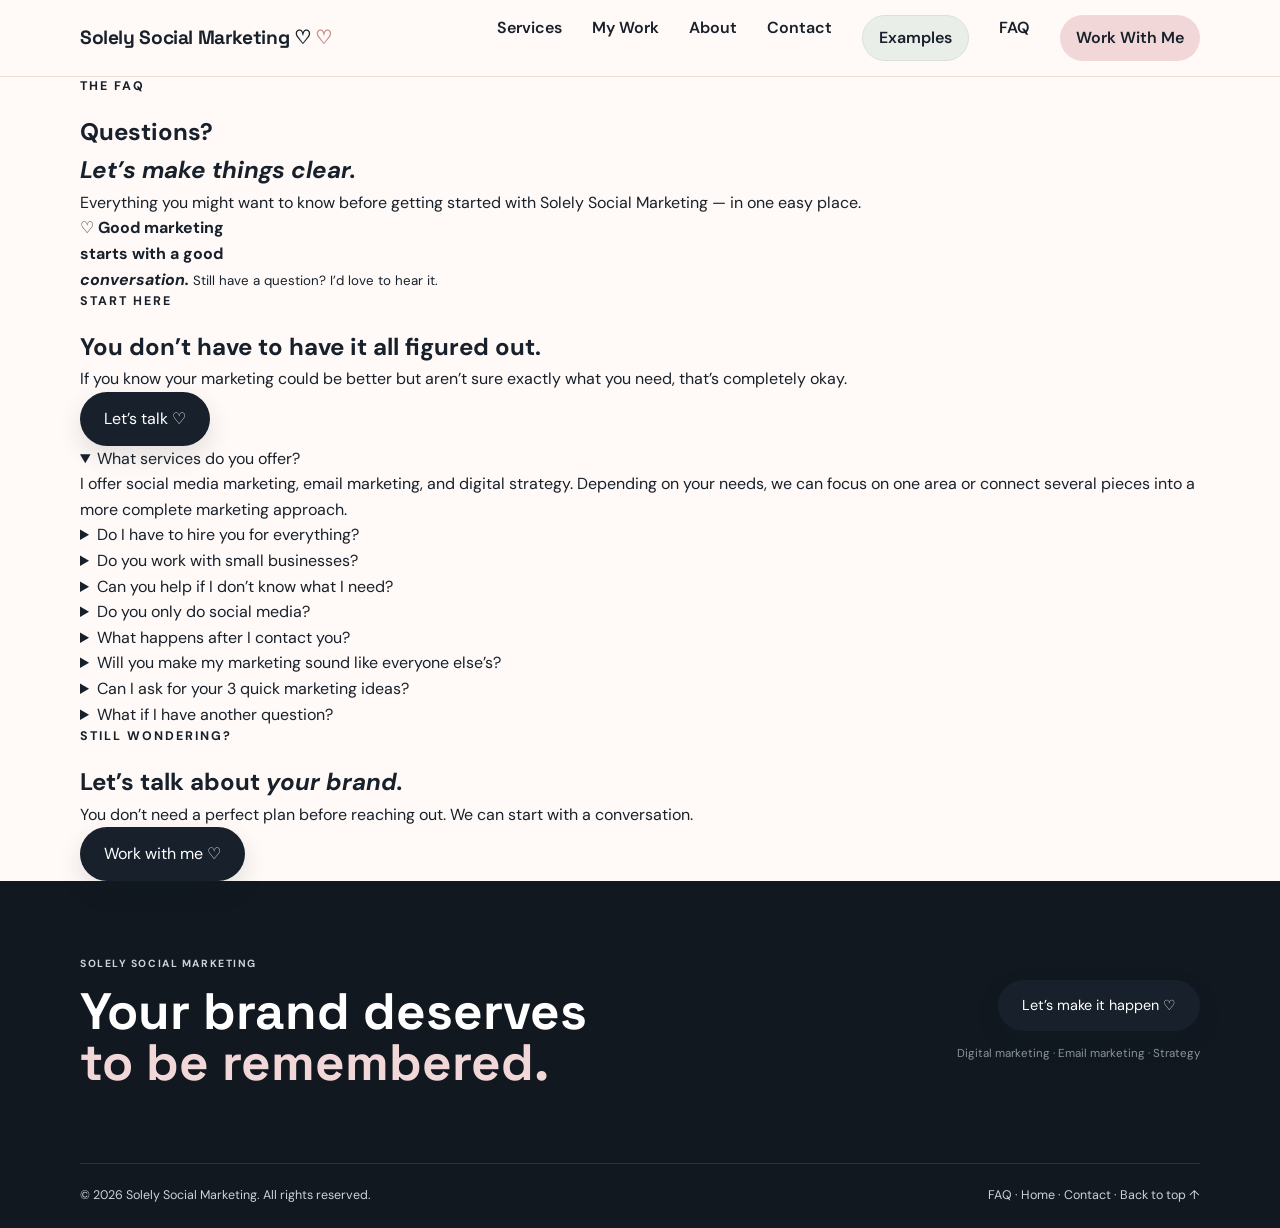
==== faq.html @ 7b25a7f2 "Create dedicated FAQ page" ====
<!DOCTYPE html>
<html lang="en">
<head>
  <meta charset="UTF-8">
  <meta name="viewport" content="width=device-width, initial-scale=1.0">
  <meta name="description" content="Frequently asked questions about Solely Social Marketing and working together on social media, email marketing, and digital strategy.">
  <title>FAQ | Solely Social Marketing</title>
  <link rel="preconnect" href="https://fonts.googleapis.com">
  <link rel="preconnect" href="https://fonts.gstatic.com" crossorigin>
  <link href="https://fonts.googleapis.com/css2?family=DM+Sans:wght@400;500;600;700&family=Space+Grotesk:wght@500;600;700&display=swap" rel="stylesheet">
  <link rel="stylesheet" href="styles.css">
</head>
<body>
  <header class="site-header">
    <nav class="nav container">
      <a class="logo" href="index.html">Solely Social Marketing <span>♡</span></a>
      <button class="menu-toggle" aria-label="Toggle menu">☰</button>
      <div class="nav-links">
        <a href="index.html#services">Services</a>
        <a href="portfolio.html">My Work</a>
        <a href="index.html#about">About</a>
        <a href="index.html#contact">Contact</a>
        <a class="nav-examples" href="portfolio.html">Examples</a>
        <a class="nav-faq" href="faq.html">FAQ</a>
        <a class="nav-workwith" href="work-with-me.html">Work With Me</a>
      </div>
    </nav>
  </header>

  <main>
    <section class="faq-page-hero">
      <div class="container faq-page-hero-inner">
        <div>
          <p class="eyebrow">THE FAQ</p>
          <h1>Questions?<br><em>Let’s make things clear.</em></h1>
          <p>Everything you might want to know before getting started with Solely Social Marketing — in one easy place.</p>
        </div>
        <div class="faq-page-card">
          <span>♡</span>
          <strong>Good marketing<br>starts with a good<br><em>conversation.</em></strong>
          <small>Still have a question? I’d love to hear it.</small>
        </div>
      </div>
    </section>

    <section class="faq-page-content">
      <div class="container faq-page-layout">
        <aside class="faq-page-side">
          <p class="eyebrow">START HERE</p>
          <h2>You don’t have to have it all figured out.</h2>
          <p>If you know your marketing could be better but aren’t sure exactly what you need, that’s completely okay.</p>
          <a class="button" href="index.html#contact">Let’s talk ♡</a>
        </aside>

        <div class="faq-page-list">
          <details open>
            <summary>What services do you offer?</summary>
            <p>I offer social media marketing, email marketing, and digital strategy. Depending on your needs, we can focus on one area or connect several pieces into a more complete marketing approach.</p>
          </details>
          <details>
            <summary>Do I have to hire you for everything?</summary>
            <p>No. You can get support with the specific area where your business needs the most help. We can keep it focused or build a broader plan together.</p>
          </details>
          <details>
            <summary>Do you work with small businesses?</summary>
            <p>Yes. Solely Social is built with growing businesses and service providers in mind — especially businesses that want thoughtful marketing without feeling like they need a giant agency.</p>
          </details>
          <details>
            <summary>Can you help if I don’t know what I need?</summary>
            <p>Absolutely. You don’t need to arrive with a perfect marketing plan. Tell me what feels stuck, what you’re trying to accomplish, and what you’ve already tried. We can figure out where to begin.</p>
          </details>
          <details>
            <summary>Do you only do social media?</summary>
            <p>No. Social media is one part of what I do. Email marketing and digital strategy can work alongside social content to create a more connected customer experience.</p>
          </details>
          <details>
            <summary>What happens after I contact you?</summary>
            <p>First, you’ll tell me a little about your business and what you’re looking for. Then we’ll have a conversation about your goals and the kind of support that makes sense. From there, we can map out the next step.</p>
          </details>
          <details>
            <summary>Will you make my marketing sound like everyone else’s?</summary>
            <p>No. My goal is to understand what makes your business yours and turn that into a recognizable voice, visual direction, and marketing approach.</p>
          </details>
          <details>
            <summary>Can I ask for your 3 quick marketing ideas?</summary>
            <p>Yes! Mention “3 ideas” in your message through the contact form and I’ll know exactly what you mean.</p>
          </details>
          <details>
            <summary>What if I have another question?</summary>
            <p>Ask me! There’s no need to squeeze your question into a category. Use the contact form and tell me what you’re wondering about.</p>
          </details>
        </div>
      </div>
    </section>

    <section class="faq-page-cta">
      <div class="container">
        <p class="eyebrow">STILL WONDERING?</p>
        <h2>Let’s talk about <em>your brand.</em></h2>
        <p>You don’t need a perfect plan before reaching out. We can start with a conversation.</p>
        <a class="button" href="index.html#contact">Work with me ♡</a>
      </div>
    </section>
  </main>

  <footer>
    <div class="container footer-main">
      <div><p class="footer-eyebrow">SOLELY SOCIAL MARKETING</p><h2>Your brand deserves<br><em>to be remembered.</em></h2></div>
      <div class="footer-cta"><a class="button" href="index.html#contact">Let’s make it happen ♡</a><p>Digital marketing · Email marketing · Strategy</p></div>
    </div>
    <div class="container footer-bottom">
      <p>© <span id="year"></span> Solely Social Marketing. All rights reserved.</p>
      <span><a href="faq.html">FAQ</a> · <a href="index.html">Home</a> · <a href="index.html#contact">Contact</a> · <a href="index.html#top">Back to top ↑</a></span>
    </div>
  </footer>
  <script src="script.js"></script>
</body>
</html>
---- styles.css ----
*{box-sizing:border-box;margin:0;padding:0}html{scroll-behavior:smooth}body{font-family:"DM Sans",sans-serif;color:#17202b;background:#f7f8f6;line-height:1.6}.container{width:min(1120px,92%);margin:auto}.site-header{position:sticky;top:0;z-index:20;background:rgba(247,248,246,.9);backdrop-filter:blur(14px);border-bottom:1px solid #e4e7e2}.nav{height:76px;display:flex;align-items:center;justify-content:space-between}.logo{font-family:"Space Grotesk";font-weight:700;font-size:1.2rem;color:#17202b;text-decoration:none}.nav-links{display:flex;gap:30px}.nav-links a{color:#17202b;text-decoration:none;font-weight:600}.menu-toggle{display:none;border:0;background:none;font-size:1.5rem}.hero{min-height:72vh;display:flex;align-items:center;padding:70px 0;background:linear-gradient(135deg,#f7f8f6 45%,#e9efe8)}.hero-content{display:grid;grid-template-columns:1fr 1fr;gap:55px;align-items:center}.hero-copy-wrap{position:relative;z-index:2}.hero h1{font-family:"Space Grotesk";font-size:clamp(3.5rem,7vw,6.5rem);line-height:.95;max-width:700px}.hero h1 em{font-style:normal}.hero-copy{font-size:1.25rem;max-width:600px;margin:28px 0 34px;color:#4d5863}.button{display:inline-block;background:#17202b;color:#fff;border:0;border-radius:999px;padding:14px 24px;font:600 1rem inherit;text-decoration:none;cursor:pointer}.hero-image{position:relative}.hero-image img{display:block;width:100%;height:auto;border-radius:28px;box-shadow:0 24px 60px rgba(23,32,43,.12)}.section{padding:110px 0}.section h2{font-family:"Space Grotesk";font-size:clamp(2.2rem,5vw,4rem);line-height:1.05;max-width:760px}.eyebrow{font-size:.78rem;font-weight:700;letter-spacing:.16em;margin-bottom:16px}.cards{display:grid;grid-template-columns:repeat(3,1fr);gap:22px;margin-top:55px}.cards article{padding:34px;border:1px solid #dfe4de;border-radius:22px;background:#fff}.cards span{font-weight:700;font-size:.8rem}.cards h3{font-family:"Space Grotesk";font-size:1.6rem;margin:34px 0 12px}.cards p,.about-grid>p,.contact p{color:#5d6670}.highlights{padding:100px 0;background:#f4e9e5;position:relative;overflow:hidden}.highlights-heading{display:flex;justify-content:space-between;gap:50px;align-items:end;margin-bottom:50px}.highlights-heading h2{font-family:"Space Grotesk";font-size:clamp(2.2rem,4vw,3.7rem);line-height:1.05;max-width:720px}.highlights-heading h2 em{font-style:normal}.highlight-grid{display:grid;grid-template-columns:repeat(4,1fr);gap:18px}.highlight-grid article{background:#fff;border:1px solid #eadbd5;border-radius:22px;padding:28px;min-height:235px;box-shadow:0 12px 35px rgba(23,32,43,.06)}.highlight-icon{width:44px;height:44px;border-radius:14px;background:#e9efe8;display:grid;place-items:center;font-size:1.35rem;margin-bottom:28px}.highlight-grid h3{font-family:"Space Grotesk";font-size:1.35rem;margin-bottom:10px}.highlight-grid p{color:#5d6670;font-size:.97rem}.work-showcase{background:#fffaf8}.work-heading{display:grid;grid-template-columns:1.1fr .9fr;gap:60px;align-items:end;margin-top:14px}.work-heading h2{font-family:"Space Grotesk";font-size:clamp(2.3rem,5vw,4rem);line-height:1.05}.work-heading h2 em{font-style:normal}.work-heading p{color:#5d6670;font-size:1.1rem;max-width:480px}.work-grid{display:grid;grid-template-columns:repeat(3,1fr);gap:24px;margin-top:55px}.work-card{border:1px solid #eadbd5;border-radius:24px;background:#fff;overflow:hidden;box-shadow:0 18px 45px rgba(23,32,43,.08);transition:transform .2s ease}.work-card:hover{transform:translateY(-5px)}.mock-label{padding:16px 20px 12px;font-size:.68rem;font-weight:700;letter-spacing:.12em;color:#6c747b}.mock-bottom{padding:0 22px 24px;display:grid;gap:3px}.mock-bottom b{font-family:"Space Grotesk"}.mock-bottom span{font-size:.78rem;color:#6c747b}
.instagram{margin:0 18px 22px;border:1px solid #e7e7e7;border-radius:14px;overflow:hidden;background:#fff;font-size:.78rem}.ig-head{height:55px;display:flex;align-items:center;gap:10px;padding:8px 11px}.ig-head .ig-avatar{width:32px;height:32px;border-radius:50%;display:grid;place-items:center;background:#f0d9d8;font-weight:700;font-size:.68rem}.ig-head small{display:block;color:#777;font-size:.62rem}.ig-head>span{margin-left:auto}.ig-photo{height:220px;background:linear-gradient(145deg,#f1d7d7,#dfe9df);display:flex;flex-direction:column;justify-content:center;padding:28px;position:relative;overflow:hidden}.ig-photo:before{content:"";position:absolute;width:170px;height:170px;border-radius:50%;background:#fff6f1;right:-50px;bottom:-60px}.ig-sparkles{font-size:1.2rem;letter-spacing:8px;margin-bottom:20px;position:relative;z-index:1}.ig-photo h3{font-family:"Space Grotesk";font-size:2rem;line-height:.9;position:relative;z-index:1}.ig-photo h3 em{font-style:normal}.ig-photo p{font-size:.78rem;max-width:230px;margin-top:14px;position:relative;z-index:1;color:#424a52}.ig-actions{padding:10px 12px 4px;font-size:1.05rem}.ig-actions span{float:right}.ig-copy{padding:2px 12px 15px;line-height:1.45}
.newsletter{margin:0 18px 22px;border:1px solid #e0e5e0;border-radius:14px;overflow:hidden;background:#f8faf8}.email-bar{display:flex;justify-content:space-between;padding:8px 12px;background:#edf0ed;color:#7a817c;font-size:.58rem}.email-brand{padding:15px 18px;background:#fff;font-family:"Space Grotesk";font-size:.7rem;letter-spacing:.13em}.email-brand span{float:right;font-size:1rem}.email-hero{margin:14px;background:#e9efe8;border-radius:12px;padding:25px 20px;height:220px}.email-hero small{font-size:.58rem;font-weight:700;letter-spacing:.12em}.email-hero h3{font-family:"Space Grotesk";font-size:1.8rem;line-height:.95;margin:12px 0}.email-hero h3 em{font-style:normal}.email-hero p{font-size:.72rem;color:#4d5863}.email-hero button{border:0;border-radius:999px;background:#17202b;color:#fff;font-size:.62rem;font-weight:700;padding:9px 13px;margin-top:14px}.email-content{margin:14px;background:#fff;padding:16px;display:grid;gap:7px;border-radius:10px}.email-content span{font-size:.56rem;font-weight:700;letter-spacing:.1em}.email-content b{font-family:"Space Grotesk";font-size:.85rem;line-height:1.2}
.dashboard{margin:0 18px 22px;border:1px solid #dfe4de;border-radius:14px;overflow:hidden;background:#f7f8f6;padding:16px}.dash-top{display:flex;justify-content:space-between;align-items:center;font-size:.72rem;margin-bottom:14px}.dash-top span{font-size:.57rem;color:#717a82;background:#fff;border:1px solid #e3e6e3;padding:6px 8px;border-radius:7px}.dash-stats{display:grid;grid-template-columns:repeat(3,1fr);gap:7px}.dash-stats div{background:#fff;border:1px solid #e6e9e6;border-radius:8px;padding:9px}.dash-stats small{display:block;font-size:.52rem;color:#7a8288}.dash-stats b{display:block;font-family:"Space Grotesk";font-size:.9rem;margin:4px 0}.dash-stats i{font-style:normal;font-size:.48rem}.chart{margin-top:10px;background:#fff;border:1px solid #e6e9e6;border-radius:8px;padding:12px}.chart-title{display:flex;justify-content:space-between;font-size:.62rem}.chart-title span{color:#7a8288;font-size:.52rem}.bars{height:105px;display:flex;align-items:end;gap:9px;padding:15px 5px 3px}.bars i{display:block;flex:1;border-radius:4px 4px 1px 1px;background:#d9a9a5}.dash-tasks{margin-top:10px;background:#fff;border:1px solid #e6e9e6;border-radius:8px;padding:11px;display:grid;gap:5px;font-size:.58rem}.dash-tasks b{font-size:.65rem;margin-bottom:2px}.dash-tasks span{color:#59636b}
.about-copy{font-size:1.1rem}.about-copy p{margin-bottom:18px;color:#4d5863}.about-copy em{font-style:normal}.about-signature{margin-top:25px;font-family:"Space Grotesk";font-weight:600}.dark-button{margin-top:8px}.alt{background:#e9efe8}.about-grid,.contact-grid{display:grid;grid-template-columns:1fr 1fr;gap:80px;align-items:start}.about-grid>p{font-size:1.2rem}.contact{background:#17202b;color:#fff}.contact p{color:#cbd2d8;margin-top:20px}.contact-grid form{display:grid;gap:18px}.contact label{display:grid;gap:7px;font-weight:600}.contact input,.contact textarea{font:inherit;padding:13px 15px;border-radius:10px;border:1px solid #4c5864;background:#25303b;color:#fff}.contact .button{background:#fff;color:#17202b;width:max-content}footer{padding:30px 0;background:#111820;color:#cbd2d8;font-size:.9rem}@media(max-width:900px){.work-heading{grid-template-columns:1fr;gap:20px}.work-grid{grid-template-columns:1fr}.highlight-grid{grid-template-columns:repeat(2,1fr)}.highlights-heading{display:block}.highlights-heading h2{margin-top:15px}}@media(max-width:760px){.nav-links{display:none;position:absolute;top:76px;left:0;right:0;padding:20px;background:#f7f8f6;border-bottom:1px solid #e4e7e2;flex-direction:column}.nav-links.open{display:flex}.menu-toggle{display:block}.hero-content,.cards,.about-grid,.contact-grid{grid-template-columns:1fr}.hero{min-height:65vh;padding:55px 0}.hero-image{order:-1}.hero-image img{border-radius:20px}.section{padding:75px 0}.highlights{padding:75px 0}.highlight-grid{grid-template-columns:1fr}.about-grid,.contact-grid{gap:35px}}
.nav-examples{display:inline-flex!important;align-items:center;padding:9px 16px;border-radius:999px;background:#e9efe8;color:#17202b!important;border:1px solid #d9e2d8}.nav-examples:hover{background:#dfe9df}
.email-more{display:inline-block;margin-top:14px;color:#59636b;text-decoration:none;font-size:.7rem;font-weight:700;letter-spacing:.04em;border-bottom:1px solid #cfd7d0;padding-bottom:3px;transition:color .2s ease,border-color .2s ease}.email-more:hover{color:#17202b;border-color:#17202b}
@media(max-width:760px){.nav-examples{width:max-content}.email-more{font-size:.72rem}}

.who{background:#fffaf8}.who-heading{display:grid;grid-template-columns:1.1fr .9fr;gap:60px;align-items:end;margin-bottom:48px}.who-heading h2{font-family:"Space Grotesk";font-size:clamp(2.2rem,4.5vw,3.7rem);line-height:1.03}.who-heading h2 em{font-style:normal}.who-heading>p{color:#5d6670;font-size:1.08rem;max-width:500px}.who-grid{display:grid;grid-template-columns:repeat(3,1fr);gap:20px}.who-grid article{background:#fff;border:1px solid #eadbd5;border-radius:22px;padding:30px;box-shadow:0 12px 30px rgba(23,32,43,.05)}.who-grid article>span{width:45px;height:45px;border-radius:14px;background:#f1d7d7;display:grid;place-items:center;font-size:1.3rem;margin-bottom:22px}.who-grid h3{font-family:"Space Grotesk";font-size:1.35rem;margin-bottom:9px}.who-grid p{color:#69727a;font-size:.9rem}.process{background:#e9efe8}.process-heading{max-width:760px;margin-bottom:48px}.process-heading h2{font-family:"Space Grotesk";font-size:clamp(2.2rem,4.5vw,3.8rem);line-height:1.03}.process-grid{display:grid;grid-template-columns:repeat(4,1fr);gap:15px}.process-grid article{background:#fff;border-radius:20px;padding:26px;border:1px solid #dfe7de}.process-grid b{display:grid;place-items:center;width:42px;height:42px;border-radius:50%;background:#f1d7d7;font-family:"Space Grotesk";margin-bottom:20px}.process-grid h3{font-family:"Space Grotesk";font-size:1.12rem;margin-bottom:8px}.process-grid p{font-size:.82rem;color:#69727a}.process-button{margin-top:38px}.nav-workwith{display:inline-flex!important;align-items:center;padding:9px 16px;border-radius:999px;background:#f1d7d7;color:#17202b!important}.nav-workwith:hover{background:#eacaca}
@media(max-width:900px){.who-heading{grid-template-columns:1fr;gap:20px}.who-grid{grid-template-columns:1fr}.process-grid{grid-template-columns:repeat(2,1fr)}}
@media(max-width:760px){.process-grid{grid-template-columns:1fr 1fr}}
@media(max-width:520px){.process-grid{grid-template-columns:1fr}}

.brand-spotlight{position:relative;overflow:hidden;padding:100px 0;background:linear-gradient(135deg,#d9b4b5 0%,#f1d7d7 48%,#f7eee9 100%);text-align:center}.brand-spotlight:before,.brand-spotlight:after{content:"♡";position:absolute;font-size:11rem;line-height:1;color:rgba(255,255,255,.35)}.brand-spotlight:before{left:-25px;top:-45px}.brand-spotlight:after{right:-20px;bottom:-75px}.spotlight-badge{font-size:.72rem;font-weight:700;letter-spacing:.16em;margin-bottom:20px}.brand-spotlight h2{font-family:"Space Grotesk";font-size:clamp(2.8rem,6vw,5.4rem);line-height:.95;position:relative;z-index:1}.brand-spotlight h2 em{font-style:normal}.brand-spotlight p{max-width:650px;margin:22px auto;color:#4f555a;font-size:1.05rem}.spotlight-points{display:flex;justify-content:center;gap:12px;flex-wrap:wrap;margin:28px 0}.spotlight-points span{background:rgba(255,255,255,.7);border:1px solid rgba(23,32,43,.08);border-radius:999px;padding:10px 15px;font-size:.78rem;font-weight:600}.light-button{background:#17202b}.starting{background:#fff}.starting-heading{display:grid;grid-template-columns:1fr .8fr;gap:60px;align-items:end;margin-bottom:45px}.starting-heading h2{font-family:"Space Grotesk";font-size:clamp(2.4rem,5vw,4.2rem);line-height:1}.starting-heading>p{color:#69727a;font-size:1.02rem}.starting-grid{display:grid;grid-template-columns:repeat(3,1fr);gap:20px}.starting-grid article{position:relative;background:#fbf8f6;border:1px solid #eadfda;border-radius:25px;padding:30px;transition:transform .2s ease,box-shadow .2s ease}.starting-grid article:hover{transform:translateY(-5px);box-shadow:0 18px 35px rgba(23,32,43,.08)}.start-icon{width:50px;height:50px;border-radius:16px;background:#f1d7d7;display:grid;place-items:center;font-size:1.4rem;margin-bottom:25px}.starting-grid small{font-size:.66rem;font-weight:700;letter-spacing:.13em;color:#a66b69}.starting-grid h3{font-family:"Space Grotesk";font-size:1.55rem;margin:8px 0}.starting-grid p{color:#69727a;font-size:.84rem;min-height:70px}.starting-grid a{display:inline-block;margin-top:18px;color:#17202b;text-decoration:none;font-weight:700;font-size:.82rem;border-bottom:2px solid #f1d7d7;padding-bottom:3px}
@media(max-width:800px){.starting-heading{grid-template-columns:1fr;gap:18px}.starting-grid{grid-template-columns:1fr}.starting-grid p{min-height:auto}}
@media(max-width:600px){.brand-spotlight{padding:75px 0}.spotlight-points{flex-direction:column;align-items:center}.spotlight-points span{width:max-content;max-width:90%}}


/* Signature Solely Social visual system */
:root{--ink:#17202b;--blush:#f1d7d7;--rose:#d99e97;--cream:#fffaf7;--sage:#e9efe8;--mauve:#8f6868}
body{background:var(--cream);color:var(--ink)}
.site-header{background:rgba(255,250,247,.92);border-bottom-color:#eadbd5}
.logo{letter-spacing:-.02em}
.logo:after{content:" ♡";color:#c98f8b}
.hero{background:radial-gradient(circle at 80% 20%,#f3d4cf 0 12%,transparent 13%),linear-gradient(135deg,#fffaf7 0%,#f8eee9 58%,#e9efe8 100%);position:relative}
.hero:after{content:"✦  ♡  ✦";position:absolute;right:4%;bottom:8%;font-size:1rem;letter-spacing:12px;color:#c98f8b;opacity:.65}
.button{box-shadow:0 10px 25px rgba(23,32,43,.12);transition:transform .2s ease,box-shadow .2s ease}
.button:hover{transform:translateY(-2px);box-shadow:0 14px 30px rgba(23,32,43,.16)}
.signature-section{padding:115px 0;background:#fff;position:relative;overflow:hidden}
.signature-section:before{content:"";position:absolute;width:360px;height:360px;border:1px solid #efdeda;border-radius:50%;right:-130px;top:-120px}
.signature-grid{display:grid;grid-template-columns:.82fr 1.18fr;gap:85px;align-items:center}
.signature-card{min-height:430px;border-radius:34px;background:linear-gradient(145deg,#f1d7d7,#fff4ee 55%,#e9efe8);display:flex;flex-direction:column;align-items:center;justify-content:center;text-align:center;position:relative;overflow:hidden;border:1px solid #ead6d1;box-shadow:0 25px 60px rgba(23,32,43,.09)}
.signature-card:before{content:"";position:absolute;width:310px;height:310px;border:1px dashed rgba(143,104,104,.3);border-radius:50%}
.signature-monogram{width:145px;height:145px;border-radius:50%;display:grid;place-items:center;background:#fffaf7;border:2px solid #d99e97;font-family:"Space Grotesk";font-size:3rem;letter-spacing:-.08em;box-shadow:0 14px 35px rgba(23,32,43,.08);position:relative}
.signature-script{font-family:"Caveat","Brush Script MT",cursive;font-size:2rem;color:#8f6868;margin-top:20px;position:relative}
.signature-card p{font-size:.76rem;letter-spacing:.08em;text-transform:uppercase;color:#69727a;line-height:1.7;margin-top:5px;position:relative}
.signature-orbit{position:absolute;color:#a66b69;font-size:1.8rem}.orbit-one{top:21%;left:20%}.orbit-two{right:19%;bottom:22%}
.signature-copy h2{font-family:"Space Grotesk";font-size:clamp(2.5rem,4.5vw,4.2rem);line-height:1.02;margin-bottom:25px}.signature-copy h2 em{font-style:normal;color:#9a6f6d}
.signature-copy>p:not(.eyebrow){font-size:1.1rem;color:#59636b;max-width:650px}
.signature-list{display:flex;gap:10px;flex-wrap:wrap;margin-top:28px}.signature-list span{padding:10px 15px;border-radius:999px;background:#f8eee9;border:1px solid #eadbd5;font-size:.78rem;font-weight:700}
.featured-project{background:#fffaf8}
.featured-top{display:flex;justify-content:space-between;align-items:center;gap:20px}.project-tag{font-size:.68rem;letter-spacing:.12em;font-weight:700;border:1px solid #e3c9c5;border-radius:999px;padding:9px 13px;color:#8f6868}
.project-layout{display:grid;grid-template-columns:1.05fr .95fr;gap:75px;align-items:center;margin-top:35px}
.project-visual{min-height:540px;border-radius:28px;background:linear-gradient(150deg,#d9b4b5,#f1d7d7 45%,#e9efe8);padding:48px;position:relative;overflow:hidden;box-shadow:0 25px 55px rgba(23,32,43,.1)}
.project-visual:before{content:"";position:absolute;width:310px;height:310px;border-radius:50%;background:#fff6f1;right:-110px;top:-80px}.project-visual:after{content:"♡";position:absolute;font-size:15rem;line-height:1;color:rgba(255,255,255,.32);left:-45px;bottom:-70px}
.project-note{position:relative;font-family:"Space Grotesk";font-size:.78rem;letter-spacing:.08em;text-transform:uppercase;z-index:1}.project-note small{font-family:"DM Sans";letter-spacing:0;text-transform:none;color:#6f777d}
.project-title{position:absolute;left:48px;bottom:115px;font-family:"Space Grotesk";font-size:clamp(3.2rem,6vw,5.6rem);line-height:.82;letter-spacing:-.07em;z-index:1}.project-title em{font-style:normal;color:#fff}
.project-caption{position:absolute;left:48px;bottom:48px;max-width:310px;font-size:.78rem;color:#4d5863;z-index:1}
.project-stamp{position:absolute;right:48px;bottom:46px;width:75px;height:75px;border:1px solid #9a706d;border-radius:50%;display:grid;place-items:center;text-align:center;font-family:"Space Grotesk";font-size:.8rem;line-height:.8;transform:rotate(10deg);z-index:1}.project-stamp small{font-size:.45rem;letter-spacing:.12em}
.project-copy h2{font-family:"Space Grotesk";font-size:clamp(2.4rem,4.5vw,4rem);line-height:1.02;margin:10px 0 22px}.project-copy h2 em{font-style:normal;color:#9a6f6d}.project-copy>p:not(.eyebrow){color:#5d6670;font-size:1.05rem}
.project-steps{margin:30px 0;border-top:1px solid #e6d8d3}.project-steps div{display:flex;align-items:center;gap:14px;padding:15px 0;border-bottom:1px solid #e6d8d3;font-size:.9rem}.project-steps b{width:30px;height:30px;border-radius:50%;display:grid;place-items:center;background:#f1d7d7;font-size:.68rem}.project-steps strong{font-family:"Space Grotesk"}.text-link{color:#17202b;text-decoration:none;font-weight:700;font-size:.85rem;border-bottom:2px solid #d9a9a5;padding-bottom:4px}
.deliverables{background:#e9efe8}
.deliverable-heading{display:grid;grid-template-columns:1fr .72fr;gap:60px;align-items:end;margin-bottom:45px}.deliverable-heading h2{font-family:"Space Grotesk";font-size:clamp(2.4rem,5vw,4.3rem);line-height:.98}.deliverable-heading h2 em{font-style:normal;color:#8f6868}.deliverable-heading>p{color:#59636b;font-size:1rem}
.deliverable-board{display:grid;grid-template-columns:1.2fr .8fr;grid-template-rows:auto auto auto;gap:16px}.deliverable-main,.deliverable-side{background:#fff;border:1px solid #dce4db;border-radius:25px;padding:32px;box-shadow:0 12px 30px rgba(23,32,43,.05)}.deliverable-main{grid-row:span 2}.board-number,.deliverable-side>span{font-size:.68rem;font-weight:700;letter-spacing:.12em;color:#9a6f6d}.deliverable-main h3,.deliverable-side h3{font-family:"Space Grotesk";font-size:1.7rem;margin:15px 0 9px}.deliverable-main p,.deliverable-side p{color:#68727a;font-size:.9rem}.check-row{display:flex;gap:9px;flex-wrap:wrap;margin-top:28px;font-size:.7rem;font-weight:700}.check-row span,.check-row{color:#59636b}.deliverable-side.sage{background:#f7f3ee;border-color:#eadbd5}.deliverable-footer{grid-column:1/-1;background:#f1d7d7;border-radius:20px;padding:18px 25px;display:flex;justify-content:space-between;align-items:center;font-size:.82rem}.deliverable-footer span{font-size:1.25rem;color:#9a6f6d}
.free-offer{padding:65px 0;background:#17202b;color:#fff;position:relative;overflow:hidden}.free-offer:after{content:"♡";position:absolute;right:3%;top:-55px;font-size:14rem;color:rgba(255,255,255,.04)}.offer-inner{display:grid;grid-template-columns:auto 1fr auto;gap:35px;align-items:center}.offer-bubble{width:82px;height:82px;border-radius:50%;display:grid;place-items:center;background:#f1d7d7;color:#17202b;font-family:"Space Grotesk";font-size:.85rem;font-weight:700;transform:rotate(-8deg)}.offer-inner h2{font-family:"Space Grotesk";font-size:clamp(1.8rem,3vw,2.8rem);line-height:1.05;margin-bottom:10px}.offer-inner p:not(.eyebrow){color:#cbd2d8;max-width:700px}.offer-button{background:#fff;color:#17202b;white-space:nowrap}
@media(max-width:900px){.signature-grid,.project-layout{grid-template-columns:1fr;gap:45px}.signature-card{min-height:360px}.deliverable-heading{grid-template-columns:1fr;gap:20px}.offer-inner{grid-template-columns:auto 1fr}.offer-button{grid-column:2}}
@media(max-width:650px){.featured-top{align-items:flex-start;flex-direction:column}.project-visual{min-height:470px;padding:30px}.project-title{left:30px;bottom:105px}.project-caption{left:30px;bottom:35px;max-width:260px}.project-stamp{right:25px;bottom:30px}.deliverable-board{grid-template-columns:1fr}.deliverable-main{grid-row:auto}.deliverable-footer{grid-column:1}.offer-inner{grid-template-columns:1fr;gap:18px}.offer-button{grid-column:auto;width:max-content}.signature-list{flex-direction:column;align-items:flex-start}.signature-section{padding:80px 0}}


/* Brand personality: transformation, moodboard, vibe picker, conversion footer */
.glow-up{background:#fff;position:relative}.glow-heading{display:grid;grid-template-columns:1fr .7fr;gap:60px;align-items:end;margin-bottom:48px}.glow-heading h2{font-family:"Space Grotesk";font-size:clamp(2.5rem,5vw,4.3rem);line-height:.98}.glow-heading h2 em{font-style:normal;color:#9a6f6d}.glow-heading>p:not(.eyebrow){color:#68727a;max-width:420px}
.transformation{display:grid;grid-template-columns:1fr auto 1fr;gap:20px;align-items:stretch}.transform-side{border-radius:28px;padding:38px;min-height:320px}.transform-side.before{background:#f7f3f0;border:1px solid #e7ddd8}.transform-side.after{background:#f1d7d7;border:1px solid #e4c8c5}.transform-label{font-size:.65rem;font-weight:700;letter-spacing:.16em}.transform-side h3{font-family:"Space Grotesk";font-size:2rem;margin:18px 0 22px}.transform-side div{padding:10px 0;border-top:1px solid rgba(23,32,43,.1);font-size:.87rem;color:#59636b}.transform-arrow{align-self:center;width:54px;height:54px;border-radius:50%;display:grid;place-items:center;background:#17202b;color:#fff;font-size:1.4rem;box-shadow:0 10px 25px rgba(23,32,43,.12)}
.moodboard-section{padding:105px 0;background:#f8eee9;overflow:hidden}.moodboard-heading{text-align:center;max-width:720px;margin:0 auto 48px}.moodboard-heading h2{font-family:"Space Grotesk";font-size:clamp(2.6rem,5vw,4.5rem);line-height:1}.moodboard-heading>p:not(.eyebrow){color:#68727a;margin-top:16px}.moodboard{display:grid;grid-template-columns:1.4fr .8fr 1fr;grid-template-rows:210px 210px;gap:15px;max-width:950px;margin:auto}.mood-card{border-radius:25px;overflow:hidden;position:relative;border:1px solid #ead7d1;display:flex}.mood-large{grid-row:span 2;background:linear-gradient(145deg,#d9b4b5,#e9efe8);padding:32px;flex-direction:column;justify-content:space-between}.mood-large>span{font-size:2.2rem;color:#fff}.mood-large strong{font-family:"Space Grotesk";font-size:clamp(2.3rem,5vw,4rem);line-height:.82;letter-spacing:-.06em}.mood-large small,.mood-card small{font-size:.6rem;letter-spacing:.13em;text-transform:uppercase;color:#68727a}.mood-note{background:#fffaf7;padding:25px;flex-direction:column;justify-content:space-between}.mood-note span{font-size:1.4rem;color:#a66b69}.mood-note p{font-family:"Caveat","Brush Script MT",cursive;font-size:2rem;line-height:1.05;color:#8f6868}.mood-type{background:#e9efe8;padding:25px;flex-direction:column;justify-content:space-between}.mood-type strong{font-family:"Space Grotesk";font-size:1.65rem;line-height:.9}.mood-type em{font-style:normal;color:#8f6868}.mood-stamp{background:#17202b;color:#fff;align-items:center;justify-content:center;gap:15px}.mood-stamp div{width:80px;height:80px;border:1px solid #f1d7d7;border-radius:50%;display:grid;place-items:center;font-family:"Space Grotesk";font-size:1.7rem}.mood-stamp small{color:#d8dfe3}.mood-quote{background:#f1d7d7;padding:25px;align-items:center;justify-content:center;text-align:center;font-family:"Space Grotesk";font-size:1.3rem;line-height:1.05}.mood-quote em{font-style:normal;color:#8f6868}
.vibe-picker{background:#fffaf8}.vibe-heading{text-align:center;max-width:760px;margin:0 auto 48px}.vibe-heading h2{font-family:"Space Grotesk";font-size:clamp(2.5rem,5vw,4.2rem);line-height:1}.vibe-heading h2 em{font-style:normal;color:#9a6f6d}.vibe-grid{display:grid;grid-template-columns:repeat(4,1fr);gap:15px}.vibe-grid a{background:#fff;border:1px solid #eadbd5;border-radius:24px;padding:27px;text-decoration:none;color:#17202b;min-height:270px;display:flex;flex-direction:column;transition:transform .2s ease,box-shadow .2s ease}.vibe-grid a:hover{transform:translateY(-5px);box-shadow:0 18px 35px rgba(23,32,43,.08)}.vibe-grid a>span{width:46px;height:46px;border-radius:15px;background:#f1d7d7;display:grid;place-items:center;font-size:1.3rem;margin-bottom:25px}.vibe-grid small{font-size:.62rem;font-weight:700;letter-spacing:.12em;color:#a66b69}.vibe-grid h3{font-family:"Space Grotesk";font-size:1.18rem;line-height:1.15;margin:9px 0 20px}.vibe-grid b{margin-top:auto;font-size:.78rem}
.contact-badge{display:inline-block;padding:8px 13px;border:1px solid #4c5864;border-radius:999px;font-size:.65rem;font-weight:700;letter-spacing:.1em;margin-bottom:25px}.contact-free{margin-top:28px;padding:18px;border-left:3px solid #d99e97;background:rgba(255,255,255,.05);display:grid;gap:5px}.contact-free span{font-size:.8rem;color:#cbd2d8}
footer{padding:0;background:#111820;color:#cbd2d8}.footer-main{padding:75px 0;display:flex;justify-content:space-between;align-items:center;gap:40px}.footer-eyebrow{font-size:.65rem;letter-spacing:.15em;font-weight:700;margin-bottom:15px}.footer-main h2{font-family:"Space Grotesk";font-size:clamp(2.2rem,4vw,3.8rem);line-height:.98;color:#fff}.footer-main h2 em{font-style:normal;color:#f1d7d7}.footer-cta{text-align:right}.footer-cta p{font-size:.72rem;margin-top:14px;color:#89949d}.footer-bottom{border-top:1px solid #2b353e;padding:22px 0;display:flex;justify-content:space-between;gap:20px;font-size:.78rem}.footer-bottom a{color:#cbd2d8;text-decoration:none}
@media(max-width:950px){.vibe-grid{grid-template-columns:repeat(2,1fr)}.glow-heading{grid-template-columns:1fr}.transformation{grid-template-columns:1fr}.transform-arrow{margin:auto;transform:rotate(90deg)}}
@media(max-width:700px){.moodboard{grid-template-columns:1fr 1fr;grid-template-rows:200px 200px 200px}.mood-large{grid-row:span 2}.mood-quote{grid-column:1/-1}.vibe-grid{grid-template-columns:1fr}.footer-main{flex-direction:column;align-items:flex-start}.footer-cta{text-align:left}.footer-bottom{flex-direction:column}}


/* BRAND CHECK-IN */
.brand-checkin{background:#f3e5e0;position:relative;overflow:hidden}.brand-checkin:before{content:"✦";position:absolute;right:8%;top:34px;font-size:4rem;color:rgba(166,107,105,.14);transform:rotate(12deg)}.brand-checkin:after{content:"♡";position:absolute;left:4%;bottom:30px;font-size:3rem;color:rgba(166,107,105,.12)}.checkin-top{display:grid;grid-template-columns:1.15fr .85fr;gap:70px;align-items:end;margin-bottom:38px}.checkin-top h2{font-family:"Space Grotesk";font-size:clamp(2.3rem,4.5vw,4.3rem);line-height:.98;letter-spacing:-.045em}.checkin-top h2 em{font-style:normal;color:#a66b69}.checkin-top>p{color:#59636b;max-width:440px;margin-bottom:4px}.checkin-grid{display:grid;grid-template-columns:repeat(3,1fr);gap:14px}.checkin-grid article{background:#fffaf7;border:1px solid #e7d8d1;border-radius:22px;padding:25px;min-height:230px;position:relative;box-shadow:0 12px 28px rgba(23,32,43,.05)}.checkin-grid article>span{font-family:"Space Grotesk";font-size:.62rem;color:#a66b69;letter-spacing:.1em}.checkin-icon{width:42px;height:42px;border-radius:50%;background:#f1d7d7;display:grid;place-items:center;margin:18px 0 14px;font-size:1.1rem}.checkin-grid h3{font-family:"Space Grotesk";font-size:1.15rem;line-height:1.1}.checkin-grid p{font-size:.75rem;color:#68717a;margin-top:8px}.checkin-note{text-align:center;font-family:"Caveat",cursive;color:#8f6868;font-size:1.25rem;margin-top:28px}
@media(max-width:800px){.checkin-top{grid-template-columns:1fr;gap:20px}.checkin-grid{grid-template-columns:1fr}.checkin-grid article{min-height:auto}.brand-checkin{padding-top:65px;padding-bottom:65px}}


/* Glow-Up visual beside the headline */
.glow-heading{grid-template-columns:1fr 1fr;gap:55px;align-items:center}
.glow-copy>p:not(.eyebrow){color:#68727a;max-width:500px;margin-top:22px}
.glow-visual{position:relative;transform:rotate(1.5deg);border-radius:30px;overflow:hidden;box-shadow:0 25px 55px rgba(23,32,43,.12);border:1px solid #eadbd5;background:#f8eee9}
.glow-visual:after{content:"SAMPLE CONCEPT";position:absolute;right:16px;top:16px;padding:7px 10px;border-radius:999px;background:rgba(255,250,247,.88);font-size:.58rem;font-weight:700;letter-spacing:.1em;color:#8f6868}
.glow-visual img{display:block;width:100%;height:auto}
@media(max-width:950px){.glow-heading{grid-template-columns:1fr;gap:35px}.glow-visual{max-width:680px;width:100%;margin:0 auto;transform:none}}
@media(max-width:520px){.glow-visual{border-radius:22px}.glow-copy>p:not(.eyebrow){font-size:.95rem}}


/* Glow-Up visual fills the large open space beside the headline */
.glow-up{overflow:hidden;padding-top:55px}
.glow-heading{position:relative;min-height:540px;display:grid;grid-template-columns:1.05fr 1fr;gap:55px;align-items:start}
.glow-copy{grid-column:2;grid-row:1;position:relative;z-index:2;padding-top:125px}
.glow-copy h2{margin-top:10px}
.glow-copy>p:not(.eyebrow){color:#68727a;max-width:500px;margin-top:22px}
.glow-visual{grid-column:1;grid-row:1;position:relative;z-index:1;width:100%;max-width:560px;margin-top:-55px;transform:rotate(-2deg);border-radius:34px;overflow:hidden;box-shadow:0 25px 55px rgba(23,32,43,.12);border:1px solid #eadbd5;background:#f8eee9}
.glow-visual:after{content:"SAMPLE CONCEPT";position:absolute;right:16px;top:16px;padding:7px 10px;border-radius:999px;background:rgba(255,250,247,.88);font-size:.58rem;font-weight:700;letter-spacing:.1em;color:#8f6868}
.glow-visual img{width:100%;display:block}
@media(max-width:950px){
  .glow-up{padding-top:65px}
  .glow-heading{min-height:0;grid-template-columns:1fr;gap:30px}
  .glow-copy{grid-column:1;grid-row:1;padding-top:0}
  .glow-visual{grid-column:1;grid-row:2;width:100%;margin:0 auto;transform:none;max-width:700px}
}


/* Final trust + conversion details */
.why-solely{padding:105px 0;background:#17202b;color:#fff;position:relative;overflow:hidden}.why-solely:before{content:"✦  ♡";position:absolute;right:5%;top:32px;color:rgba(241,215,215,.18);font-size:2.2rem;letter-spacing:15px}.why-grid{display:grid;grid-template-columns:1fr .9fr;gap:85px;align-items:center}.why-intro h2{font-family:"Space Grotesk";font-size:clamp(2.5rem,4.7vw,4.5rem);line-height:.98;letter-spacing:-.045em;margin:12px 0 24px}.why-intro h2 em{font-style:normal;color:#f1d7d7}.why-intro>p:not(.eyebrow){color:#cbd2d8;max-width:650px;font-size:1rem}.why-points{display:grid;gap:14px}.why-points article{display:flex;gap:18px;align-items:flex-start;padding:23px;border:1px solid rgba(255,255,255,.13);border-radius:22px;background:rgba(255,255,255,.045);transition:transform .2s ease,background .2s ease}.why-points article:hover{transform:translateX(5px);background:rgba(255,255,255,.075)}.why-points article>span{width:43px;height:43px;flex:0 0 43px;border-radius:14px;background:#f1d7d7;color:#17202b;display:grid;place-items:center;font-size:1.15rem}.why-points h3{font-family:"Space Grotesk";font-size:1.1rem;margin-bottom:5px}.why-points p{font-size:.78rem;color:#aeb8c0}
.next-steps{position:relative}.next-heading{display:flex;justify-content:space-between;gap:50px;align-items:end;margin-bottom:42px}.next-heading h2{font-family:"Space Grotesk";font-size:clamp(2.4rem,4.5vw,4.2rem);line-height:.98}.next-heading h2 em{font-style:normal;color:#9a6f6d}.next-grid{display:grid;grid-template-columns:repeat(3,1fr);gap:15px}.next-grid article{background:#fff;border:1px solid #eadbd5;border-radius:25px;padding:30px;min-height:270px;position:relative;box-shadow:0 12px 30px rgba(23,32,43,.05);transition:transform .2s ease,box-shadow .2s ease}.next-grid article:hover{transform:translateY(-5px);box-shadow:0 20px 40px rgba(23,32,43,.09)}.next-grid article>b{font-size:.62rem;letter-spacing:.13em;color:#a66b69}.next-grid article>span{display:block;width:45px;height:45px;border-radius:15px;background:#f1d7d7;display:grid;place-items:center;margin:20px 0 18px;font-size:1.2rem}.next-grid h3{font-family:"Space Grotesk";font-size:1.45rem;margin-bottom:8px}.next-grid p{font-size:.8rem;color:#68727a}.next-note{text-align:center;margin-top:28px;color:#8f6868;font-family:"Caveat",cursive;font-size:1.25rem}
.faq-section{background:#f8eee9}.faq-grid{display:grid;grid-template-columns:.8fr 1.2fr;gap:85px;align-items:start}.faq-grid h2{font-family:"Space Grotesk";font-size:clamp(2.7rem,5vw,4.5rem);line-height:.95;margin:12px 0 18px}.faq-intro{color:#68727a;max-width:390px}.faq-list{border-top:1px solid #ddcbc4}.faq-list details{border-bottom:1px solid #ddcbc4}.faq-list summary{list-style:none;cursor:pointer;padding:22px 45px 22px 0;font-family:"Space Grotesk";font-size:1rem;font-weight:600;position:relative}.faq-list summary::-webkit-details-marker{display:none}.faq-list summary:after{content:"+";position:absolute;right:8px;top:17px;font-size:1.5rem;color:#a66b69;font-weight:400;transition:transform .2s ease}.faq-list details[open] summary:after{transform:rotate(45deg)}.faq-list details p{color:#68727a;font-size:.84rem;line-height:1.65;max-width:700px;padding:0 35px 22px 0}
.next-move{padding:100px 0;background:#f1d7d7;position:relative;overflow:hidden}.next-move:after{content:"♡";position:absolute;right:-35px;bottom:-95px;font-size:18rem;line-height:1;color:rgba(255,255,255,.35)}.next-move-inner{display:grid;grid-template-columns:1fr auto;gap:60px;align-items:center;position:relative;z-index:1}.next-move h2{font-family:"Space Grotesk";font-size:clamp(2.5rem,4.8vw,4.5rem);line-height:.98;letter-spacing:-.045em;margin-top:12px}.next-move h2 em{font-style:normal;color:#8f6868}.next-move-cta{text-align:center}.next-move-cta .button{background:#17202b;color:#fff;white-space:nowrap}.next-move-cta p{max-width:250px;margin:14px auto 0;color:#68727a;font-size:.72rem}
@media(max-width:900px){.why-grid,.faq-grid{grid-template-columns:1fr;gap:45px}.next-heading{display:block}.next-heading>div{max-width:700px}.next-grid{grid-template-columns:1fr 1fr}.next-move-inner{grid-template-columns:1fr;gap:30px}.next-move-cta{text-align:left}.next-move-cta p{margin-left:0;text-align:left}}
@media(max-width:600px){.why-solely{padding:75px 0}.why-points article{padding:18px}.next-grid{grid-template-columns:1fr}.faq-section{padding-top:75px;padding-bottom:75px}.next-move{padding:75px 0}.next-move h2{font-size:2.45rem}.next-move-cta .button{white-space:normal}.why-solely:before{right:-15px}}
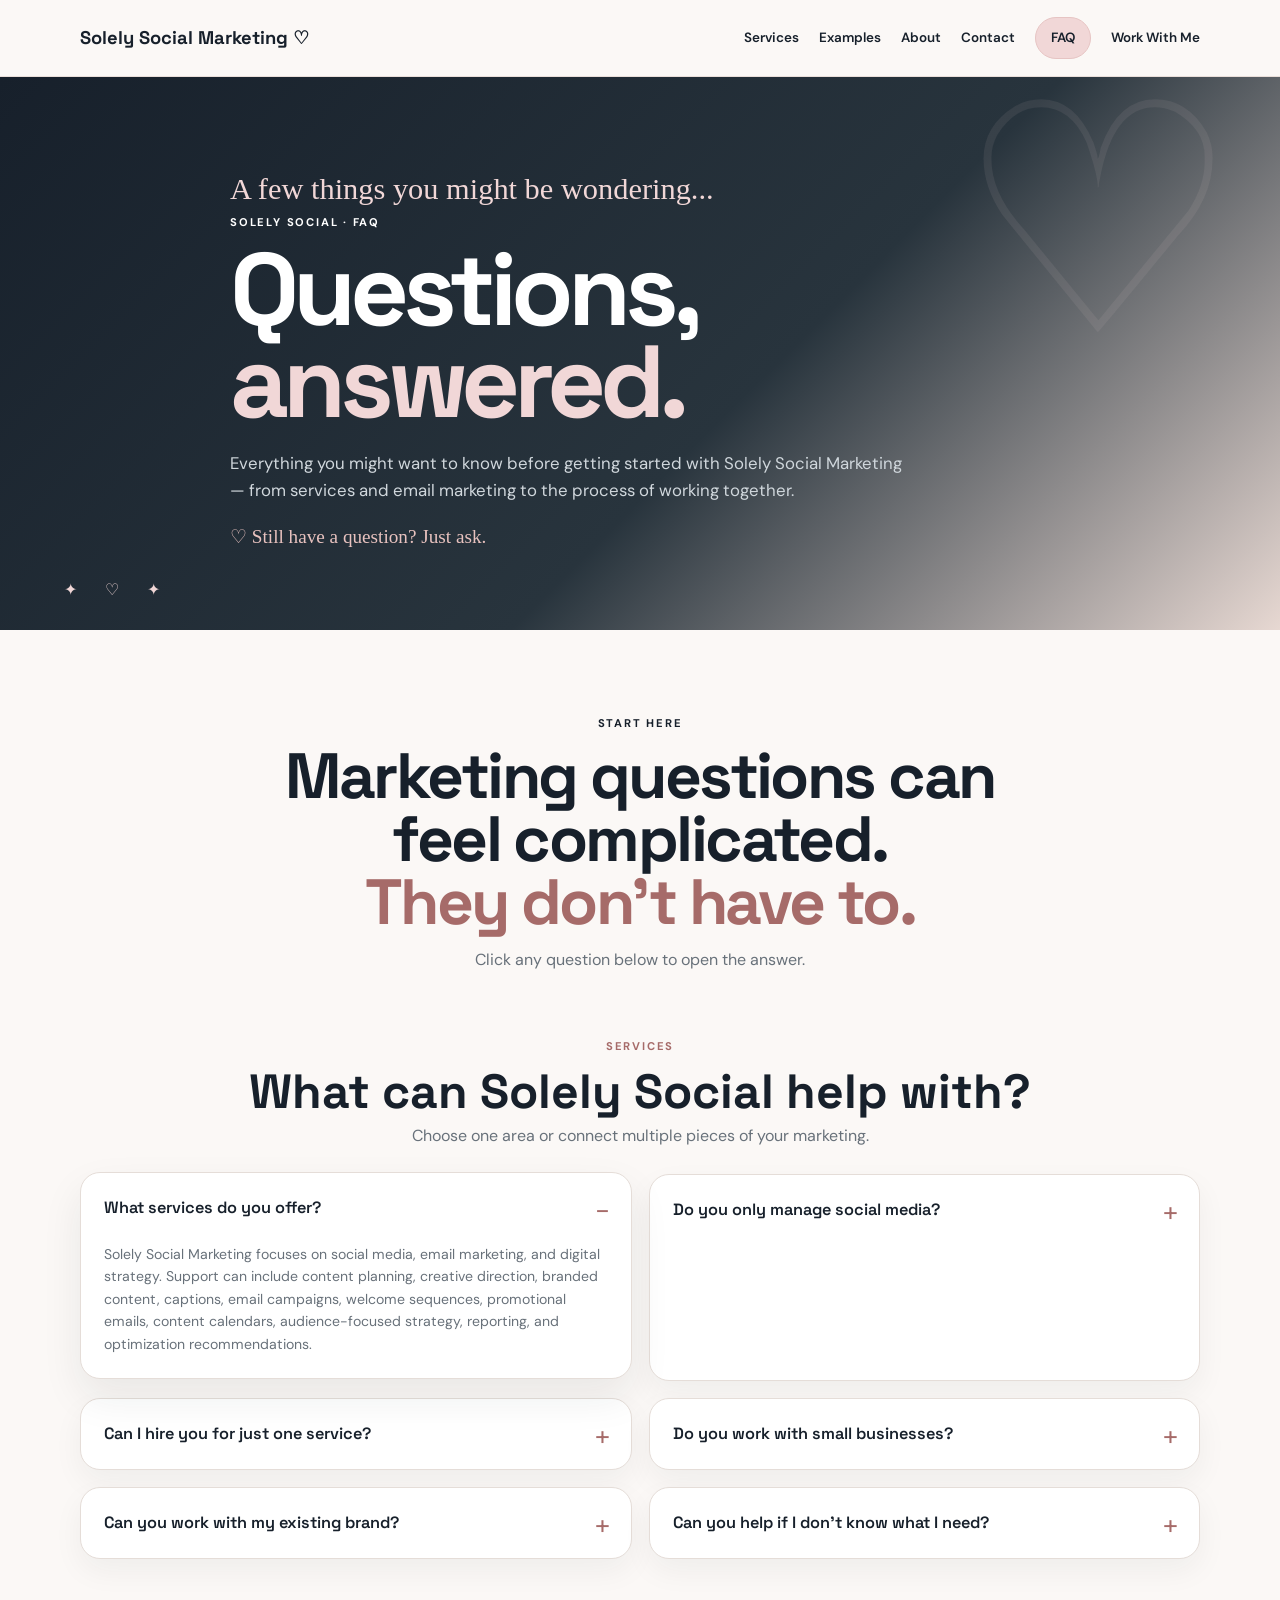
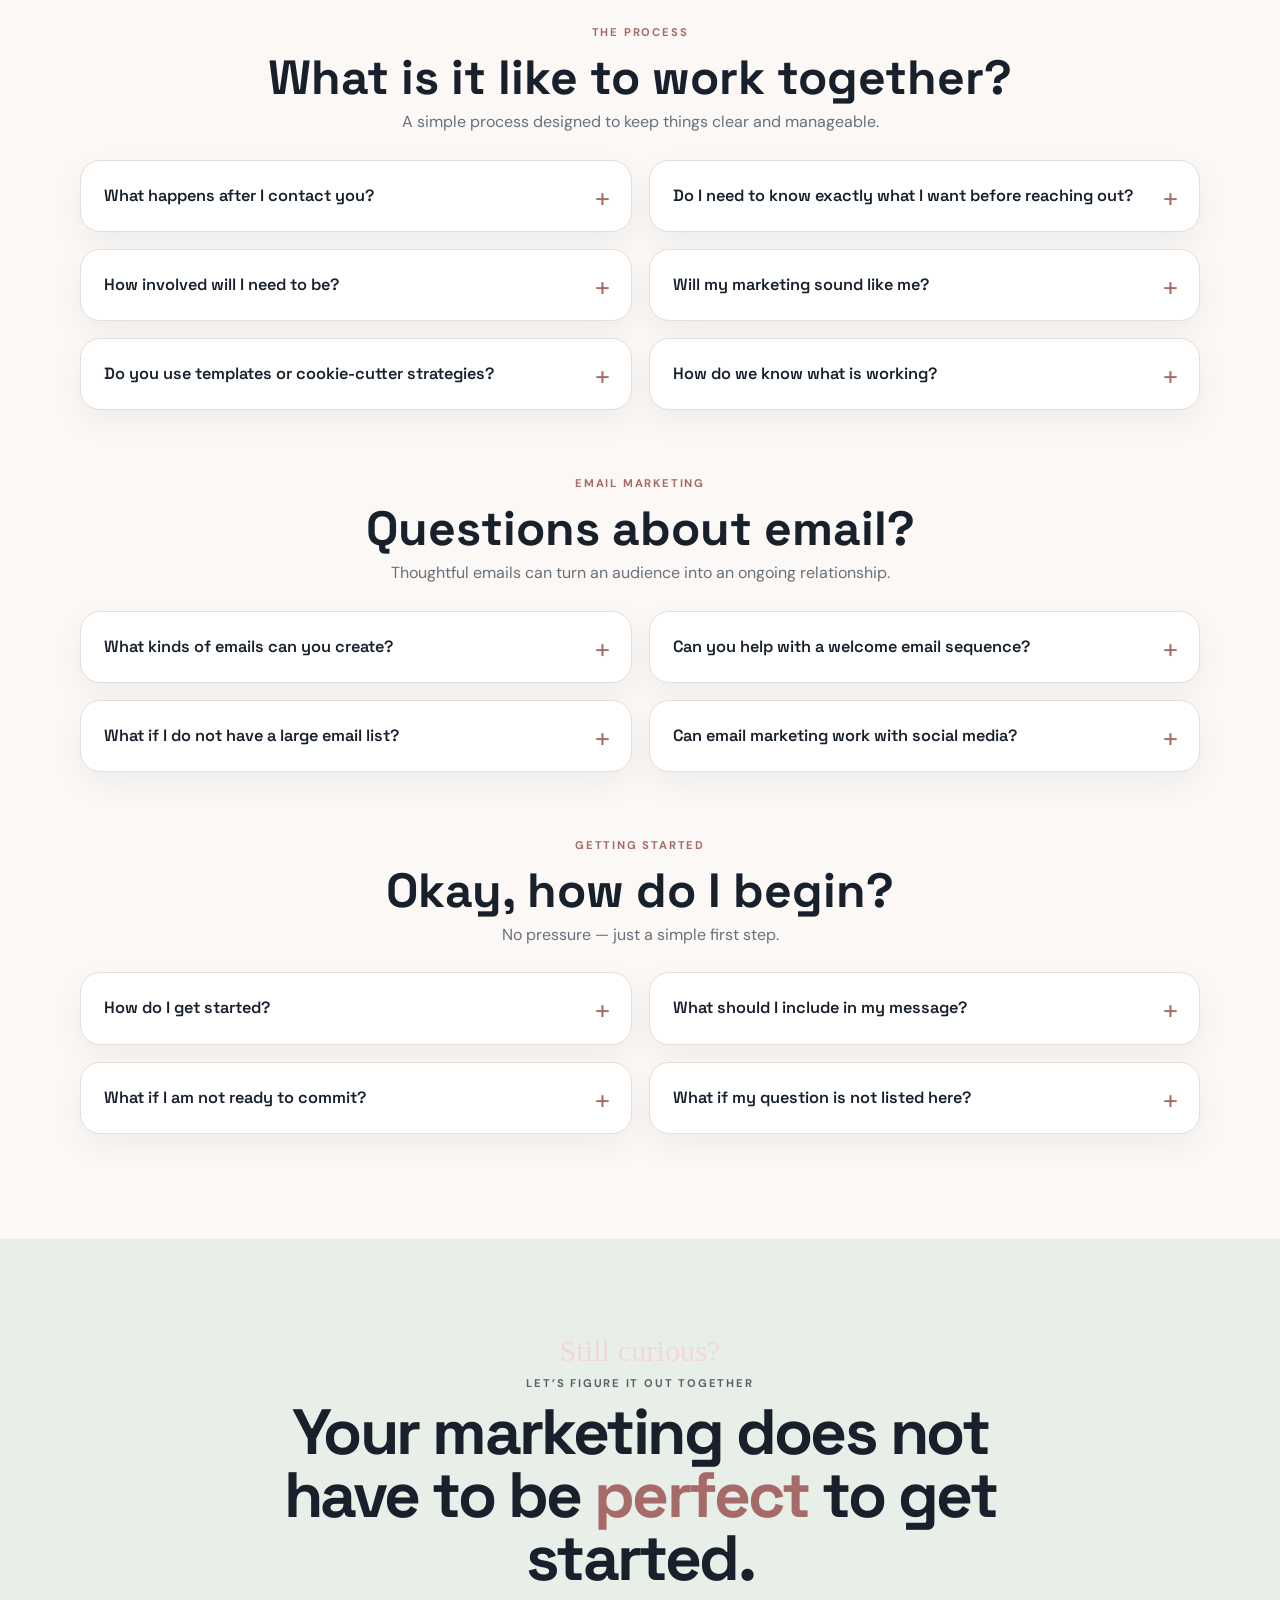
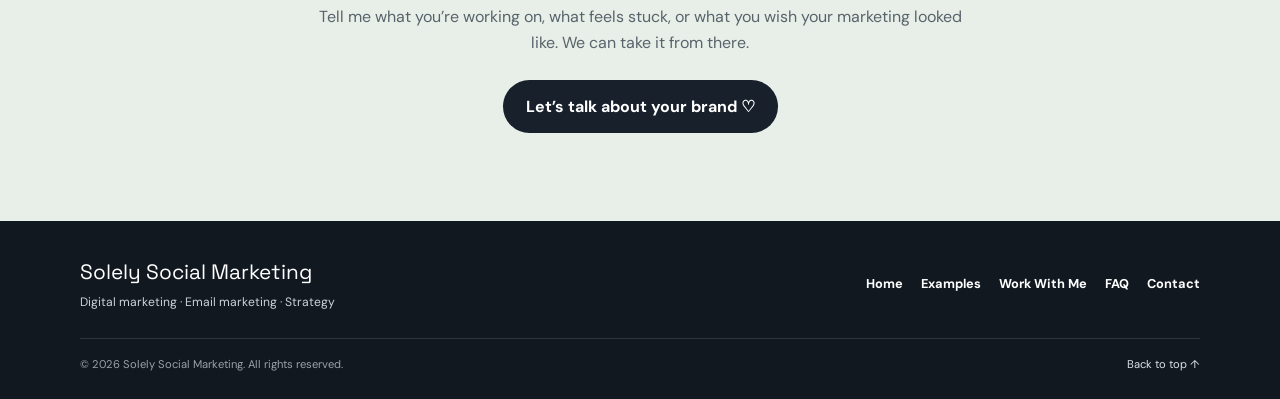
==== commit 92e05e65: "Fix FAQ page and add complete FAQ answers" ====
--- a/faq.html
+++ b/faq.html
@@ -1,118 +1,69 @@
 <!DOCTYPE html>
 <html lang="en">
 <head>
-  <meta charset="UTF-8">
-  <meta name="viewport" content="width=device-width, initial-scale=1.0">
-  <meta name="description" content="Frequently asked questions about Solely Social Marketing and working together on social media, email marketing, and digital strategy.">
-  <title>FAQ | Solely Social Marketing</title>
-  <link rel="preconnect" href="https://fonts.googleapis.com">
-  <link rel="preconnect" href="https://fonts.gstatic.com" crossorigin>
-  <link href="https://fonts.googleapis.com/css2?family=DM+Sans:wght@400;500;600;700&family=Space+Grotesk:wght@500;600;700&display=swap" rel="stylesheet">
-  <link rel="stylesheet" href="styles.css">
+<meta charset="UTF-8">
+<meta name="viewport" content="width=device-width, initial-scale=1.0">
+<meta name="description" content="Frequently asked questions about Solely Social Marketing, including social media, email marketing, digital strategy, the process, and getting started.">
+<title>FAQ | Solely Social Marketing</title>
+<link rel="preconnect" href="https://fonts.googleapis.com">
+<link rel="preconnect" href="https://fonts.gstatic.com" crossorigin>
+<link href="https://fonts.googleapis.com/css2?family=DM+Sans:wght@400;500;600;700&family=Space+Grotesk:wght@500;600;700&family=Caveat:wght@500;600&display=swap" rel="stylesheet">
+<style>
+*{box-sizing:border-box;margin:0;padding:0}html{scroll-behavior:smooth}body{font-family:"DM Sans",sans-serif;color:#17202b;background:#fbf8f6;line-height:1.6}.container{width:min(1120px,92%);margin:auto}
+header{position:sticky;top:0;z-index:50;background:rgba(251,248,246,.96);backdrop-filter:blur(14px);border-bottom:1px solid #eadfda}.nav{min-height:76px;display:flex;align-items:center;justify-content:space-between;gap:20px}.logo{font-family:"Space Grotesk";font-weight:700;font-size:1.15rem;color:#17202b;text-decoration:none}.links{display:flex;align-items:center;gap:20px}.links a{color:#17202b;text-decoration:none;font-weight:600;font-size:.84rem}.links .active{background:#f1d7d7;padding:9px 15px;border-radius:999px;border:1px solid #e6c4c3}
+.hero{padding:88px 0 78px;background:linear-gradient(135deg,#17202b,#28343d 58%,#e7d8d2);color:#fff;position:relative;overflow:hidden}.hero:before{content:"♡";position:absolute;right:3%;top:-110px;font-size:20rem;color:rgba(241,215,215,.08)}.hero:after{content:"✦  ♡  ✦";position:absolute;left:5%;bottom:28px;color:#f1d7d7;letter-spacing:12px}.hero-inner{max-width:820px;position:relative;z-index:1}.script{font-family:"Caveat",cursive;font-size:1.9rem;color:#f1d7d7}.eyebrow{font-size:.7rem;font-weight:700;letter-spacing:.16em;margin-bottom:12px}.hero h1{font-family:"Space Grotesk";font-size:clamp(3.5rem,8vw,6.7rem);line-height:.9;letter-spacing:-.06em;margin:8px 0 22px}.hero h1 em{font-style:normal;color:#f1d7d7}.hero p:not(.script):not(.eyebrow){color:#d0d7dc;max-width:690px;font-size:1.05rem}.hero-note{font-family:"Caveat";font-size:1.2rem!important;color:#e8c2bf!important;margin-top:18px}
+.content{padding:85px 0 105px}.intro{text-align:center;max-width:760px;margin:0 auto 52px}.intro h2{font-family:"Space Grotesk";font-size:clamp(2.5rem,5vw,4.4rem);line-height:.98;letter-spacing:-.04em}.intro h2 em{font-style:normal;color:#a66b69}.intro p:last-child{color:#68717a;margin-top:14px}.category{margin-top:65px}.category:first-of-type{margin-top:0}.category-head{text-align:center;margin-bottom:25px}.category-head .eyebrow{color:#a66b69}.category-head h2{font-family:"Space Grotesk";font-size:clamp(2rem,4vw,3rem);line-height:1}.category-head p:last-child{color:#68717a;margin-top:7px}.faq-grid{display:grid;grid-template-columns:repeat(2,1fr);gap:17px}
+details{background:#fff;border:1px solid #e5ddd8;border-radius:20px;box-shadow:0 12px 30px rgba(23,32,43,.05);transition:.2s ease}details[open]{box-shadow:0 18px 40px rgba(23,32,43,.08);transform:translateY(-2px)}summary{cursor:pointer;list-style:none;padding:22px 52px 22px 23px;font-family:"Space Grotesk";font-weight:600;font-size:1.02rem;position:relative}summary::-webkit-details-marker{display:none}summary:after{content:"+";position:absolute;right:21px;top:15px;color:#a66b69;font-size:1.7rem;font-family:"DM Sans";font-weight:400}details[open] summary:after{content:"−"}details p{padding:0 23px 23px;color:#68717a;font-size:.88rem}
+.cta{padding:88px 0;background:#e8efe8;text-align:center}.cta-inner{max-width:760px}.cta h2{font-family:"Space Grotesk";font-size:clamp(2.7rem,5vw,4.6rem);line-height:.98;letter-spacing:-.04em;margin:8px 0 15px}.cta h2 em{font-style:normal;color:#a66b69}.cta p:not(.script){color:#59636b;max-width:650px;margin:auto}.button{display:inline-block;margin-top:24px;background:#17202b;color:#fff;text-decoration:none;border-radius:999px;padding:14px 23px;font-weight:700}
+footer{background:#111820;color:#cbd2d8;padding:35px 0 25px}.footer-main{display:flex;justify-content:space-between;align-items:center;gap:30px}.footer-title{font-family:"Space Grotesk";font-size:1.3rem;color:#fff}.footer-main p{font-size:.76rem;margin-top:4px}.footer-links{display:flex;gap:18px;flex-wrap:wrap}.footer-links a{color:#fff;text-decoration:none;font-weight:700;font-size:.8rem}.footer-bottom{border-top:1px solid rgba(255,255,255,.12);margin-top:25px;padding-top:17px;display:flex;justify-content:space-between;gap:20px;font-size:.7rem;color:#98a2aa}.footer-bottom a{color:#dbe1e5;text-decoration:none}
+@media(max-width:850px){.faq-grid{grid-template-columns:1fr}.footer-main,.footer-bottom{flex-direction:column;align-items:flex-start}.links{gap:10px}.links a:nth-child(-n+2){display:none}}@media(max-width:560px){.hero{padding:65px 0}.content{padding:65px 0 80px}.logo{font-size:1rem}.links a{font-size:.75rem}.links .active{padding:8px 12px}.hero h1{font-size:clamp(3rem,15vw,5rem)}}
+</style>
 </head>
 <body>
-  <header class="site-header">
-    <nav class="nav container">
-      <a class="logo" href="index.html">Solely Social Marketing <span>♡</span></a>
-      <button class="menu-toggle" aria-label="Toggle menu">☰</button>
-      <div class="nav-links">
-        <a href="index.html#services">Services</a>
-        <a href="portfolio.html">My Work</a>
-        <a href="index.html#about">About</a>
-        <a href="index.html#contact">Contact</a>
-        <a class="nav-examples" href="portfolio.html">Examples</a>
-        <a class="nav-faq" href="faq.html">FAQ</a>
-        <a class="nav-workwith" href="work-with-me.html">Work With Me</a>
-      </div>
-    </nav>
-  </header>
+<header><nav class="nav container"><a class="logo" href="index.html">Solely Social Marketing ♡</a><div class="links"><a href="index.html#services">Services</a><a href="portfolio.html">Examples</a><a href="index.html#about">About</a><a href="index.html#contact">Contact</a><a class="active" href="faq.html">FAQ</a><a href="work-with-me.html">Work With Me</a></div></nav></header>
 
-  <main>
-    <section class="faq-page-hero">
-      <div class="container faq-page-hero-inner">
-        <div>
-          <p class="eyebrow">THE FAQ</p>
-          <h1>Questions?<br><em>Let’s make things clear.</em></h1>
-          <p>Everything you might want to know before getting started with Solely Social Marketing — in one easy place.</p>
-        </div>
-        <div class="faq-page-card">
-          <span>♡</span>
-          <strong>Good marketing<br>starts with a good<br><em>conversation.</em></strong>
-          <small>Still have a question? I’d love to hear it.</small>
-        </div>
-      </div>
-    </section>
+<main id="top">
+<section class="hero"><div class="container hero-inner"><p class="script">A few things you might be wondering...</p><p class="eyebrow">SOLELY SOCIAL · FAQ</p><h1>Questions, <em>answered.</em></h1><p>Everything you might want to know before getting started with Solely Social Marketing — from services and email marketing to the process of working together.</p><p class="hero-note">♡ Still have a question? Just ask.</p></div></section>
 
-    <section class="faq-page-content">
-      <div class="container faq-page-layout">
-        <aside class="faq-page-side">
-          <p class="eyebrow">START HERE</p>
-          <h2>You don’t have to have it all figured out.</h2>
-          <p>If you know your marketing could be better but aren’t sure exactly what you need, that’s completely okay.</p>
-          <a class="button" href="index.html#contact">Let’s talk ♡</a>
-        </aside>
+<section class="content"><div class="container">
+<div class="intro"><p class="eyebrow">START HERE</p><h2>Marketing questions can feel complicated.<br><em>They don’t have to.</em></h2><p>Click any question below to open the answer.</p></div>
 
-        <div class="faq-page-list">
-          <details open>
-            <summary>What services do you offer?</summary>
-            <p>I offer social media marketing, email marketing, and digital strategy. Depending on your needs, we can focus on one area or connect several pieces into a more complete marketing approach.</p>
-          </details>
-          <details>
-            <summary>Do I have to hire you for everything?</summary>
-            <p>No. You can get support with the specific area where your business needs the most help. We can keep it focused or build a broader plan together.</p>
-          </details>
-          <details>
-            <summary>Do you work with small businesses?</summary>
-            <p>Yes. Solely Social is built with growing businesses and service providers in mind — especially businesses that want thoughtful marketing without feeling like they need a giant agency.</p>
-          </details>
-          <details>
-            <summary>Can you help if I don’t know what I need?</summary>
-            <p>Absolutely. You don’t need to arrive with a perfect marketing plan. Tell me what feels stuck, what you’re trying to accomplish, and what you’ve already tried. We can figure out where to begin.</p>
-          </details>
-          <details>
-            <summary>Do you only do social media?</summary>
-            <p>No. Social media is one part of what I do. Email marketing and digital strategy can work alongside social content to create a more connected customer experience.</p>
-          </details>
-          <details>
-            <summary>What happens after I contact you?</summary>
-            <p>First, you’ll tell me a little about your business and what you’re looking for. Then we’ll have a conversation about your goals and the kind of support that makes sense. From there, we can map out the next step.</p>
-          </details>
-          <details>
-            <summary>Will you make my marketing sound like everyone else’s?</summary>
-            <p>No. My goal is to understand what makes your business yours and turn that into a recognizable voice, visual direction, and marketing approach.</p>
-          </details>
-          <details>
-            <summary>Can I ask for your 3 quick marketing ideas?</summary>
-            <p>Yes! Mention “3 ideas” in your message through the contact form and I’ll know exactly what you mean.</p>
-          </details>
-          <details>
-            <summary>What if I have another question?</summary>
-            <p>Ask me! There’s no need to squeeze your question into a category. Use the contact form and tell me what you’re wondering about.</p>
-          </details>
-        </div>
-      </div>
-    </section>
+<div class="category"><div class="category-head"><p class="eyebrow">SERVICES</p><h2>What can Solely Social help with?</h2><p>Choose one area or connect multiple pieces of your marketing.</p></div><div class="faq-grid">
+<details open><summary>What services do you offer?</summary><p>Solely Social Marketing focuses on social media, email marketing, and digital strategy. Support can include content planning, creative direction, branded content, captions, email campaigns, welcome sequences, promotional emails, content calendars, audience-focused strategy, reporting, and optimization recommendations.</p></details>
+<details><summary>Do you only manage social media?</summary><p>No. Social media is one part of the bigger picture. I also help with email marketing and digital strategy so your channels can support the same overall goals instead of feeling disconnected.</p></details>
+<details><summary>Can I hire you for just one service?</summary><p>Yes. You do not have to hire me for everything. We can focus on the area where you need the most support, whether that is social content, email marketing, strategy, or a combination.</p></details>
+<details><summary>Do you work with small businesses?</summary><p>Yes. Solely Social is built with growing businesses in mind, especially businesses that want thoughtful, professional marketing without having to build a full in-house marketing department.</p></details>
+<details><summary>Can you work with my existing brand?</summary><p>Yes. We can build from what you already have, refine your visual and messaging direction, or create a more cohesive approach when your current marketing feels scattered.</p></details>
+<details><summary>Can you help if I don’t know what I need?</summary><p>Absolutely. You do not need to arrive with a perfect marketing plan. Tell me what feels stuck, what you want to improve, and what you are hoping to accomplish, and we can identify a practical place to start.</p></details>
+</div></div>
 
-    <section class="faq-page-cta">
-      <div class="container">
-        <p class="eyebrow">STILL WONDERING?</p>
-        <h2>Let’s talk about <em>your brand.</em></h2>
-        <p>You don’t need a perfect plan before reaching out. We can start with a conversation.</p>
-        <a class="button" href="index.html#contact">Work with me ♡</a>
-      </div>
-    </section>
-  </main>
+<div class="category"><div class="category-head"><p class="eyebrow">THE PROCESS</p><h2>What is it like to work together?</h2><p>A simple process designed to keep things clear and manageable.</p></div><div class="faq-grid">
+<details><summary>What happens after I contact you?</summary><p>We start with a conversation about your business, audience, goals, and what you would like to improve. From there, we can identify the right type of support and outline the next step.</p></details>
+<details><summary>Do I need to know exactly what I want before reaching out?</summary><p>No. You can come with a specific project, a general goal, a messy list of marketing problems, or simply the feeling that your current marketing needs a refresh. We can figure out the direction together.</p></details>
+<details><summary>How involved will I need to be?</summary><p>That depends on the project and type of support you choose. I’ll need your input to understand your business and brand, while the amount of ongoing collaboration can be shaped around the work we are doing together.</p></details>
+<details><summary>Will my marketing sound like me?</summary><p>That is the goal. Your business has its own personality, and the strategy, content, and messaging should reflect it. I focus on understanding your voice and audience before creating.</p></details>
+<details><summary>Do you use templates or cookie-cutter strategies?</summary><p>I use proven marketing principles and efficient systems where helpful, but your strategy and creative direction should be specific to your business, audience, goals, and brand personality.</p></details>
+<details><summary>How do we know what is working?</summary><p>We can review relevant performance information and use what we learn to refine content, messaging, campaigns, and priorities. The specific measurements depend on your goals and the services involved.</p></details>
+</div></div>
 
-  <footer>
-    <div class="container footer-main">
-      <div><p class="footer-eyebrow">SOLELY SOCIAL MARKETING</p><h2>Your brand deserves<br><em>to be remembered.</em></h2></div>
-      <div class="footer-cta"><a class="button" href="index.html#contact">Let’s make it happen ♡</a><p>Digital marketing · Email marketing · Strategy</p></div>
-    </div>
-    <div class="container footer-bottom">
-      <p>© <span id="year"></span> Solely Social Marketing. All rights reserved.</p>
-      <span><a href="faq.html">FAQ</a> · <a href="index.html">Home</a> · <a href="index.html#contact">Contact</a> · <a href="index.html#top">Back to top ↑</a></span>
-    </div>
-  </footer>
-  <script src="script.js"></script>
+<div class="category"><div class="category-head"><p class="eyebrow">EMAIL MARKETING</p><h2>Questions about email?</h2><p>Thoughtful emails can turn an audience into an ongoing relationship.</p></div><div class="faq-grid">
+<details><summary>What kinds of emails can you create?</summary><p>Depending on your needs, email support can include newsletters, promotional campaigns, welcome sequences, customer journeys, subject-line concepts, calls-to-action, and email content designed to match your broader marketing direction.</p></details>
+<details><summary>Can you help with a welcome email sequence?</summary><p>Yes. A welcome sequence can introduce your brand, build trust, provide helpful information, and guide new subscribers toward an appropriate next step.</p></details>
+<details><summary>What if I do not have a large email list?</summary><p>You can still benefit from having a thoughtful email foundation. The focus is on creating useful, relevant communication and building a relationship with the people who choose to hear from your brand.</p></details>
+<details><summary>Can email marketing work with social media?</summary><p>Yes. Social and email can support each other. Social content can introduce people to your brand while email gives you a more direct way to nurture the relationship over time.</p></details>
+</div></div>
+
+<div class="category"><div class="category-head"><p class="eyebrow">GETTING STARTED</p><h2>Okay, how do I begin?</h2><p>No pressure — just a simple first step.</p></div><div class="faq-grid">
+<details><summary>How do I get started?</summary><p>Use the contact form on the website and tell me a little about your business, what you need help with, and what you would like your marketing to accomplish. I’ll use that information to understand where to begin.</p></details>
+<details><summary>What should I include in my message?</summary><p>A quick overview of your business, what you offer, who you serve, what you are currently doing for marketing, and what you would like to improve is a great place to start. You do not need to write a perfect brief.</p></details>
+<details><summary>What if I am not ready to commit?</summary><p>That is okay. The first step is simply a conversation. You can ask questions and learn more about the process before deciding whether working together makes sense for you.</p></details>
+<details><summary>What if my question is not listed here?</summary><p>Reach out and ask. Every business is different, so there may be something specific to your situation that is not covered on this page.</p></details>
+</div></div>
+</div></section>
+
+<section class="cta"><div class="container cta-inner"><p class="script">Still curious?</p><p class="eyebrow">LET’S FIGURE IT OUT TOGETHER</p><h2>Your marketing does not have to be <em>perfect</em> to get started.</h2><p>Tell me what you’re working on, what feels stuck, or what you wish your marketing looked like. We can take it from there.</p><a class="button" href="index.html#contact">Let’s talk about your brand ♡</a></div></section>
+</main>
+
+<footer><div class="container footer-main"><div><div class="footer-title">Solely Social Marketing</div><p>Digital marketing · Email marketing · Strategy</p></div><div class="footer-links"><a href="index.html">Home</a><a href="portfolio.html">Examples</a><a href="work-with-me.html">Work With Me</a><a href="faq.html">FAQ</a><a href="index.html#contact">Contact</a></div></div><div class="container footer-bottom"><span>© 2026 Solely Social Marketing. All rights reserved.</span><span><a href="#top">Back to top ↑</a></span></div></footer>
 </body>
 </html>
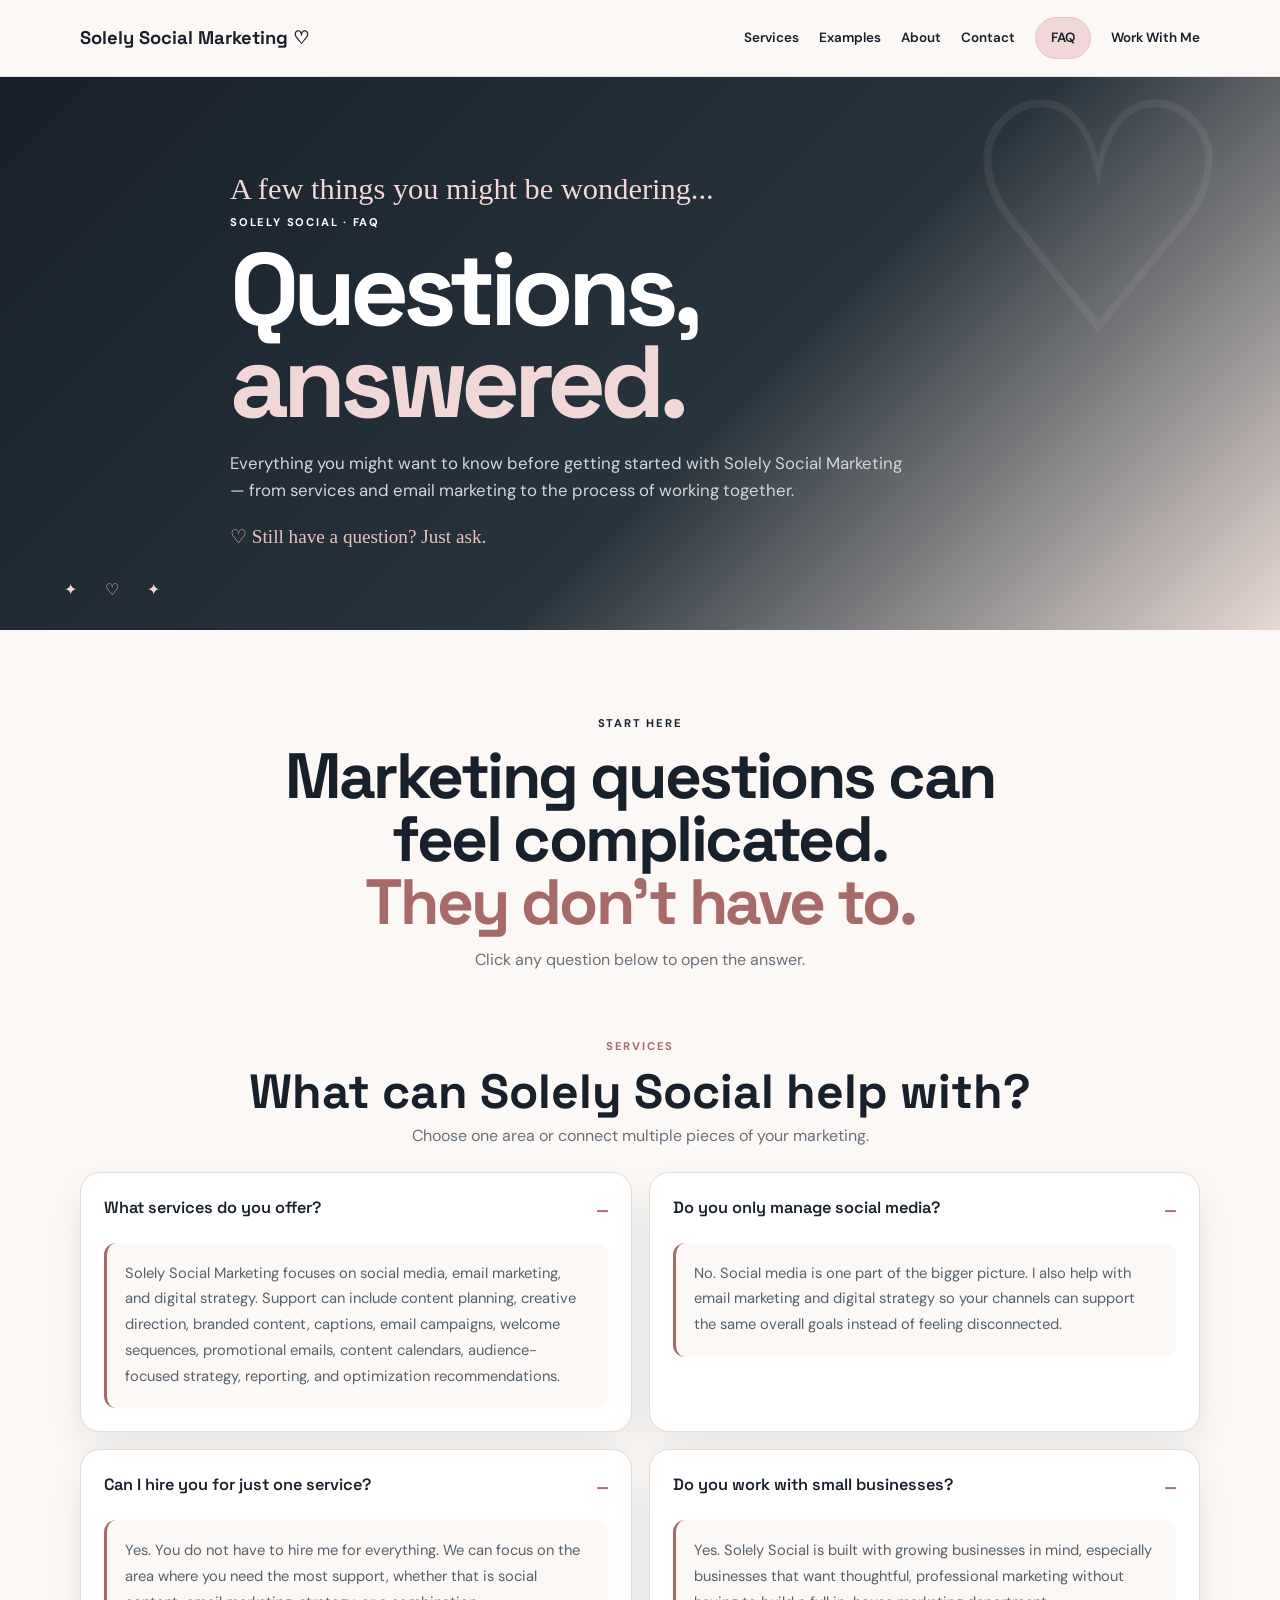
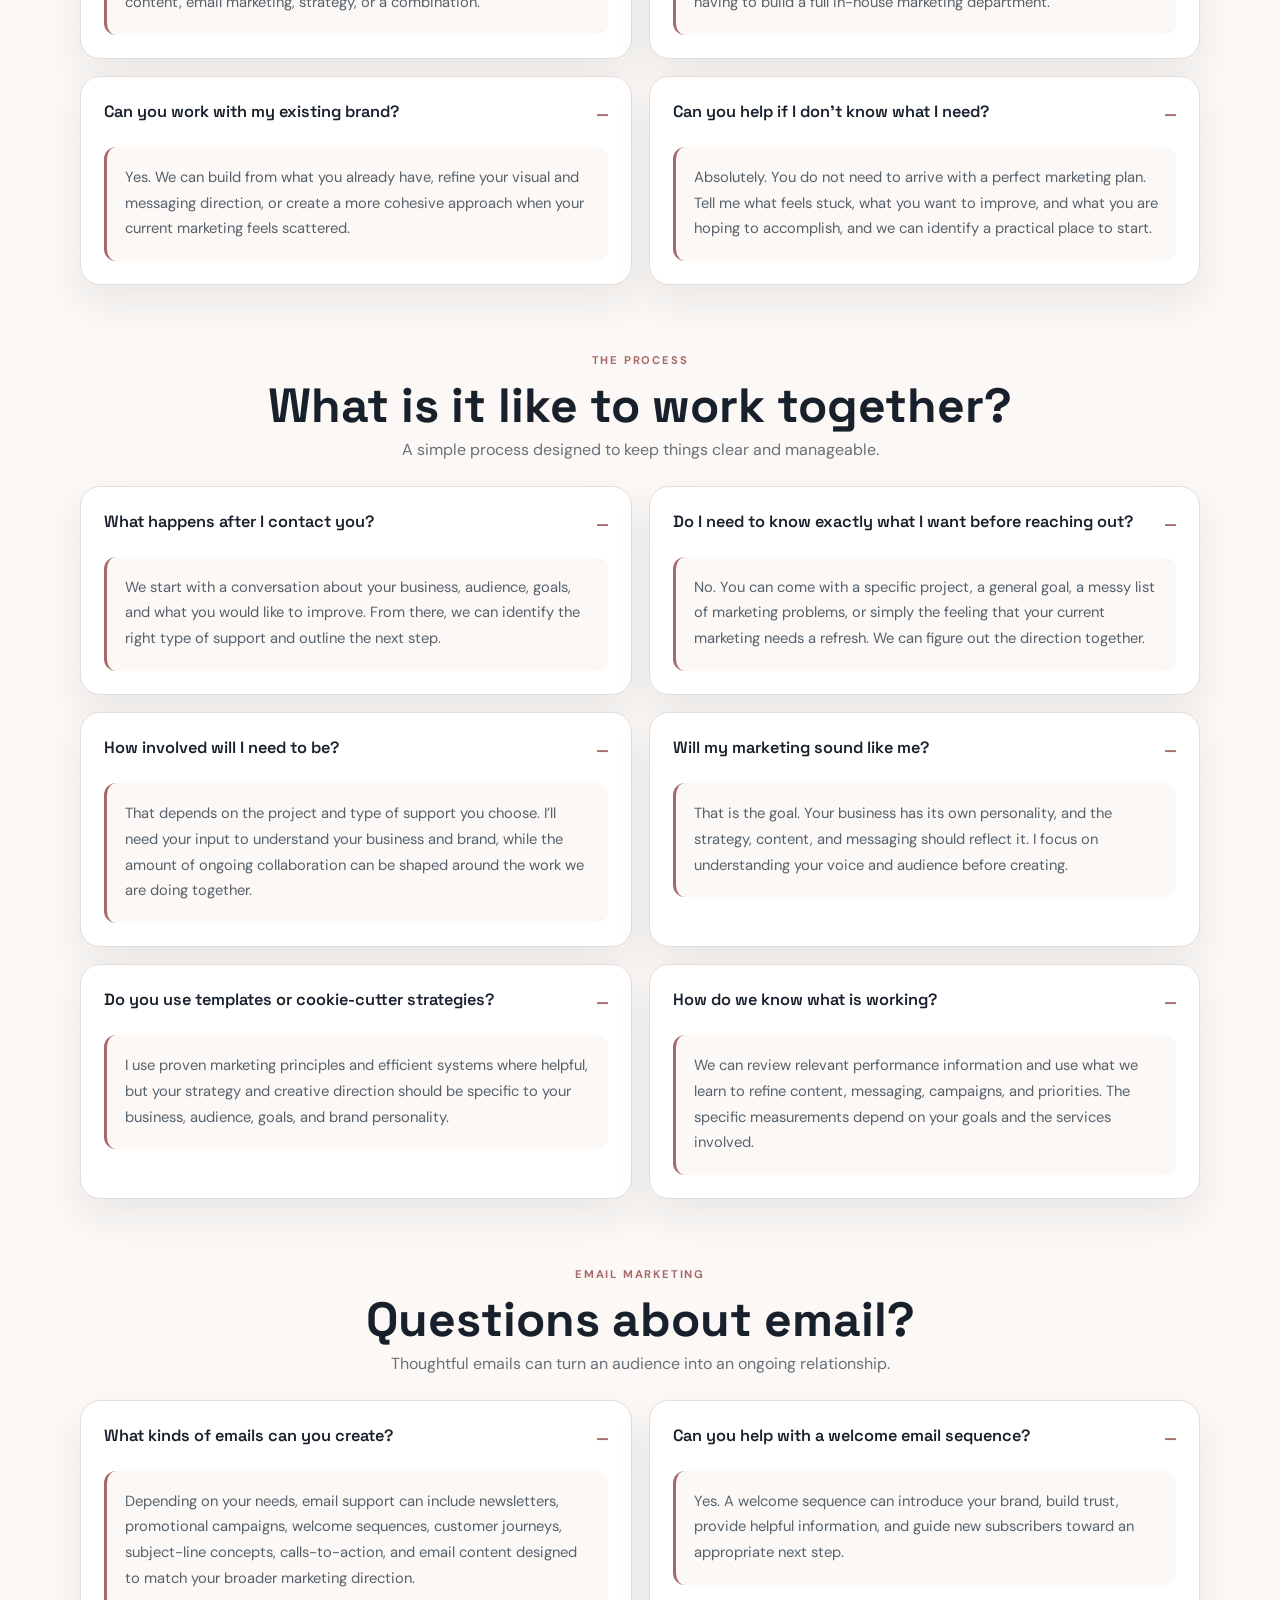
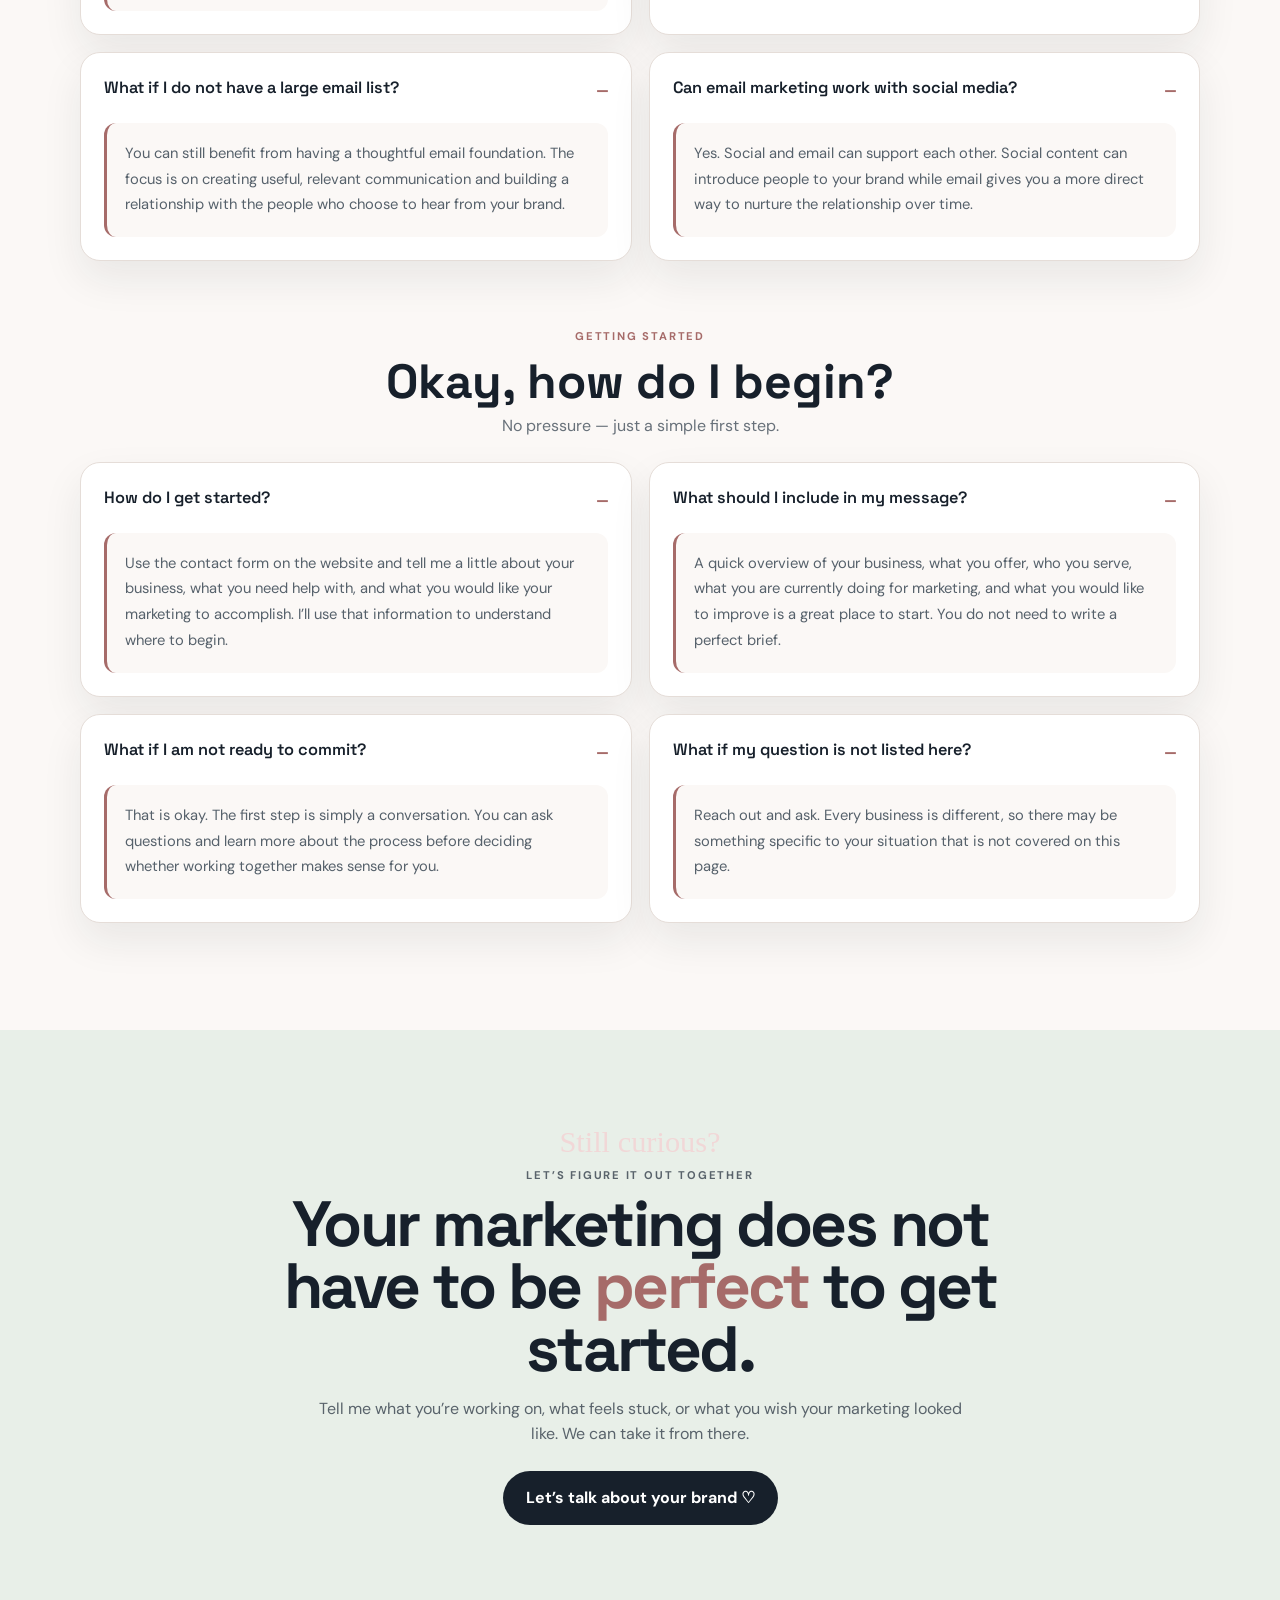
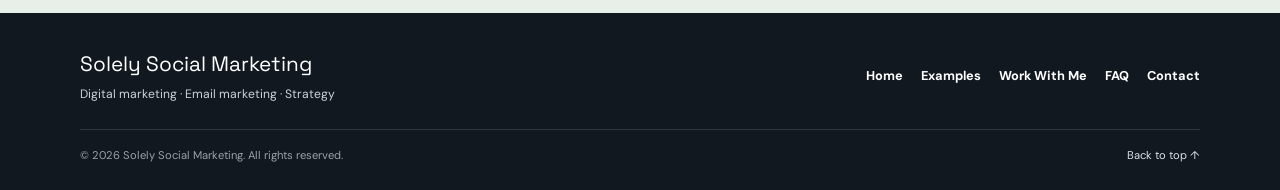
==== commit b5be9db6: "Show FAQ answers by default and refine FAQ styling" ====
--- a/faq.html
+++ b/faq.html
@@ -13,7 +13,7 @@
 header{position:sticky;top:0;z-index:50;background:rgba(251,248,246,.96);backdrop-filter:blur(14px);border-bottom:1px solid #eadfda}.nav{min-height:76px;display:flex;align-items:center;justify-content:space-between;gap:20px}.logo{font-family:"Space Grotesk";font-weight:700;font-size:1.15rem;color:#17202b;text-decoration:none}.links{display:flex;align-items:center;gap:20px}.links a{color:#17202b;text-decoration:none;font-weight:600;font-size:.84rem}.links .active{background:#f1d7d7;padding:9px 15px;border-radius:999px;border:1px solid #e6c4c3}
 .hero{padding:88px 0 78px;background:linear-gradient(135deg,#17202b,#28343d 58%,#e7d8d2);color:#fff;position:relative;overflow:hidden}.hero:before{content:"♡";position:absolute;right:3%;top:-110px;font-size:20rem;color:rgba(241,215,215,.08)}.hero:after{content:"✦  ♡  ✦";position:absolute;left:5%;bottom:28px;color:#f1d7d7;letter-spacing:12px}.hero-inner{max-width:820px;position:relative;z-index:1}.script{font-family:"Caveat",cursive;font-size:1.9rem;color:#f1d7d7}.eyebrow{font-size:.7rem;font-weight:700;letter-spacing:.16em;margin-bottom:12px}.hero h1{font-family:"Space Grotesk";font-size:clamp(3.5rem,8vw,6.7rem);line-height:.9;letter-spacing:-.06em;margin:8px 0 22px}.hero h1 em{font-style:normal;color:#f1d7d7}.hero p:not(.script):not(.eyebrow){color:#d0d7dc;max-width:690px;font-size:1.05rem}.hero-note{font-family:"Caveat";font-size:1.2rem!important;color:#e8c2bf!important;margin-top:18px}
 .content{padding:85px 0 105px}.intro{text-align:center;max-width:760px;margin:0 auto 52px}.intro h2{font-family:"Space Grotesk";font-size:clamp(2.5rem,5vw,4.4rem);line-height:.98;letter-spacing:-.04em}.intro h2 em{font-style:normal;color:#a66b69}.intro p:last-child{color:#68717a;margin-top:14px}.category{margin-top:65px}.category:first-of-type{margin-top:0}.category-head{text-align:center;margin-bottom:25px}.category-head .eyebrow{color:#a66b69}.category-head h2{font-family:"Space Grotesk";font-size:clamp(2rem,4vw,3rem);line-height:1}.category-head p:last-child{color:#68717a;margin-top:7px}.faq-grid{display:grid;grid-template-columns:repeat(2,1fr);gap:17px}
-details{background:#fff;border:1px solid #e5ddd8;border-radius:20px;box-shadow:0 12px 30px rgba(23,32,43,.05);transition:.2s ease}details[open]{box-shadow:0 18px 40px rgba(23,32,43,.08);transform:translateY(-2px)}summary{cursor:pointer;list-style:none;padding:22px 52px 22px 23px;font-family:"Space Grotesk";font-weight:600;font-size:1.02rem;position:relative}summary::-webkit-details-marker{display:none}summary:after{content:"+";position:absolute;right:21px;top:15px;color:#a66b69;font-size:1.7rem;font-family:"DM Sans";font-weight:400}details[open] summary:after{content:"−"}details p{padding:0 23px 23px;color:#68717a;font-size:.88rem}
+details{background:#fff;border:1px solid #e5ddd8;border-radius:20px;box-shadow:0 12px 30px rgba(23,32,43,.05);transition:.2s ease}details[open]{box-shadow:0 18px 40px rgba(23,32,43,.08);transform:translateY(-2px)}summary{cursor:pointer;list-style:none;padding:22px 52px 22px 23px;font-family:"Space Grotesk";font-weight:600;font-size:1.02rem;position:relative}summary::-webkit-details-marker{display:none}summary:after{content:"+";position:absolute;right:21px;top:15px;color:#a66b69;font-size:1.7rem;font-family:"DM Sans";font-weight:400}details[open] summary:after{content:"−"}details p{margin:0 23px 23px;padding:18px 18px 19px;background:#fbf8f6;border-left:3px solid #a66b69;border-radius:12px;color:#56616b;font-size:.92rem;line-height:1.75}
 .cta{padding:88px 0;background:#e8efe8;text-align:center}.cta-inner{max-width:760px}.cta h2{font-family:"Space Grotesk";font-size:clamp(2.7rem,5vw,4.6rem);line-height:.98;letter-spacing:-.04em;margin:8px 0 15px}.cta h2 em{font-style:normal;color:#a66b69}.cta p:not(.script){color:#59636b;max-width:650px;margin:auto}.button{display:inline-block;margin-top:24px;background:#17202b;color:#fff;text-decoration:none;border-radius:999px;padding:14px 23px;font-weight:700}
 footer{background:#111820;color:#cbd2d8;padding:35px 0 25px}.footer-main{display:flex;justify-content:space-between;align-items:center;gap:30px}.footer-title{font-family:"Space Grotesk";font-size:1.3rem;color:#fff}.footer-main p{font-size:.76rem;margin-top:4px}.footer-links{display:flex;gap:18px;flex-wrap:wrap}.footer-links a{color:#fff;text-decoration:none;font-weight:700;font-size:.8rem}.footer-bottom{border-top:1px solid rgba(255,255,255,.12);margin-top:25px;padding-top:17px;display:flex;justify-content:space-between;gap:20px;font-size:.7rem;color:#98a2aa}.footer-bottom a{color:#dbe1e5;text-decoration:none}
 @media(max-width:850px){.faq-grid{grid-template-columns:1fr}.footer-main,.footer-bottom{flex-direction:column;align-items:flex-start}.links{gap:10px}.links a:nth-child(-n+2){display:none}}@media(max-width:560px){.hero{padding:65px 0}.content{padding:65px 0 80px}.logo{font-size:1rem}.links a{font-size:.75rem}.links .active{padding:8px 12px}.hero h1{font-size:clamp(3rem,15vw,5rem)}}
@@ -30,34 +30,34 @@
 
 <div class="category"><div class="category-head"><p class="eyebrow">SERVICES</p><h2>What can Solely Social help with?</h2><p>Choose one area or connect multiple pieces of your marketing.</p></div><div class="faq-grid">
 <details open><summary>What services do you offer?</summary><p>Solely Social Marketing focuses on social media, email marketing, and digital strategy. Support can include content planning, creative direction, branded content, captions, email campaigns, welcome sequences, promotional emails, content calendars, audience-focused strategy, reporting, and optimization recommendations.</p></details>
-<details><summary>Do you only manage social media?</summary><p>No. Social media is one part of the bigger picture. I also help with email marketing and digital strategy so your channels can support the same overall goals instead of feeling disconnected.</p></details>
-<details><summary>Can I hire you for just one service?</summary><p>Yes. You do not have to hire me for everything. We can focus on the area where you need the most support, whether that is social content, email marketing, strategy, or a combination.</p></details>
-<details><summary>Do you work with small businesses?</summary><p>Yes. Solely Social is built with growing businesses in mind, especially businesses that want thoughtful, professional marketing without having to build a full in-house marketing department.</p></details>
-<details><summary>Can you work with my existing brand?</summary><p>Yes. We can build from what you already have, refine your visual and messaging direction, or create a more cohesive approach when your current marketing feels scattered.</p></details>
-<details><summary>Can you help if I don’t know what I need?</summary><p>Absolutely. You do not need to arrive with a perfect marketing plan. Tell me what feels stuck, what you want to improve, and what you are hoping to accomplish, and we can identify a practical place to start.</p></details>
+<details open><summary>Do you only manage social media?</summary><p>No. Social media is one part of the bigger picture. I also help with email marketing and digital strategy so your channels can support the same overall goals instead of feeling disconnected.</p></details>
+<details open><summary>Can I hire you for just one service?</summary><p>Yes. You do not have to hire me for everything. We can focus on the area where you need the most support, whether that is social content, email marketing, strategy, or a combination.</p></details>
+<details open><summary>Do you work with small businesses?</summary><p>Yes. Solely Social is built with growing businesses in mind, especially businesses that want thoughtful, professional marketing without having to build a full in-house marketing department.</p></details>
+<details open><summary>Can you work with my existing brand?</summary><p>Yes. We can build from what you already have, refine your visual and messaging direction, or create a more cohesive approach when your current marketing feels scattered.</p></details>
+<details open><summary>Can you help if I don’t know what I need?</summary><p>Absolutely. You do not need to arrive with a perfect marketing plan. Tell me what feels stuck, what you want to improve, and what you are hoping to accomplish, and we can identify a practical place to start.</p></details>
 </div></div>
 
 <div class="category"><div class="category-head"><p class="eyebrow">THE PROCESS</p><h2>What is it like to work together?</h2><p>A simple process designed to keep things clear and manageable.</p></div><div class="faq-grid">
-<details><summary>What happens after I contact you?</summary><p>We start with a conversation about your business, audience, goals, and what you would like to improve. From there, we can identify the right type of support and outline the next step.</p></details>
-<details><summary>Do I need to know exactly what I want before reaching out?</summary><p>No. You can come with a specific project, a general goal, a messy list of marketing problems, or simply the feeling that your current marketing needs a refresh. We can figure out the direction together.</p></details>
-<details><summary>How involved will I need to be?</summary><p>That depends on the project and type of support you choose. I’ll need your input to understand your business and brand, while the amount of ongoing collaboration can be shaped around the work we are doing together.</p></details>
-<details><summary>Will my marketing sound like me?</summary><p>That is the goal. Your business has its own personality, and the strategy, content, and messaging should reflect it. I focus on understanding your voice and audience before creating.</p></details>
-<details><summary>Do you use templates or cookie-cutter strategies?</summary><p>I use proven marketing principles and efficient systems where helpful, but your strategy and creative direction should be specific to your business, audience, goals, and brand personality.</p></details>
-<details><summary>How do we know what is working?</summary><p>We can review relevant performance information and use what we learn to refine content, messaging, campaigns, and priorities. The specific measurements depend on your goals and the services involved.</p></details>
+<details open><summary>What happens after I contact you?</summary><p>We start with a conversation about your business, audience, goals, and what you would like to improve. From there, we can identify the right type of support and outline the next step.</p></details>
+<details open><summary>Do I need to know exactly what I want before reaching out?</summary><p>No. You can come with a specific project, a general goal, a messy list of marketing problems, or simply the feeling that your current marketing needs a refresh. We can figure out the direction together.</p></details>
+<details open><summary>How involved will I need to be?</summary><p>That depends on the project and type of support you choose. I’ll need your input to understand your business and brand, while the amount of ongoing collaboration can be shaped around the work we are doing together.</p></details>
+<details open><summary>Will my marketing sound like me?</summary><p>That is the goal. Your business has its own personality, and the strategy, content, and messaging should reflect it. I focus on understanding your voice and audience before creating.</p></details>
+<details open><summary>Do you use templates or cookie-cutter strategies?</summary><p>I use proven marketing principles and efficient systems where helpful, but your strategy and creative direction should be specific to your business, audience, goals, and brand personality.</p></details>
+<details open><summary>How do we know what is working?</summary><p>We can review relevant performance information and use what we learn to refine content, messaging, campaigns, and priorities. The specific measurements depend on your goals and the services involved.</p></details>
 </div></div>
 
 <div class="category"><div class="category-head"><p class="eyebrow">EMAIL MARKETING</p><h2>Questions about email?</h2><p>Thoughtful emails can turn an audience into an ongoing relationship.</p></div><div class="faq-grid">
-<details><summary>What kinds of emails can you create?</summary><p>Depending on your needs, email support can include newsletters, promotional campaigns, welcome sequences, customer journeys, subject-line concepts, calls-to-action, and email content designed to match your broader marketing direction.</p></details>
-<details><summary>Can you help with a welcome email sequence?</summary><p>Yes. A welcome sequence can introduce your brand, build trust, provide helpful information, and guide new subscribers toward an appropriate next step.</p></details>
-<details><summary>What if I do not have a large email list?</summary><p>You can still benefit from having a thoughtful email foundation. The focus is on creating useful, relevant communication and building a relationship with the people who choose to hear from your brand.</p></details>
-<details><summary>Can email marketing work with social media?</summary><p>Yes. Social and email can support each other. Social content can introduce people to your brand while email gives you a more direct way to nurture the relationship over time.</p></details>
+<details open><summary>What kinds of emails can you create?</summary><p>Depending on your needs, email support can include newsletters, promotional campaigns, welcome sequences, customer journeys, subject-line concepts, calls-to-action, and email content designed to match your broader marketing direction.</p></details>
+<details open><summary>Can you help with a welcome email sequence?</summary><p>Yes. A welcome sequence can introduce your brand, build trust, provide helpful information, and guide new subscribers toward an appropriate next step.</p></details>
+<details open><summary>What if I do not have a large email list?</summary><p>You can still benefit from having a thoughtful email foundation. The focus is on creating useful, relevant communication and building a relationship with the people who choose to hear from your brand.</p></details>
+<details open><summary>Can email marketing work with social media?</summary><p>Yes. Social and email can support each other. Social content can introduce people to your brand while email gives you a more direct way to nurture the relationship over time.</p></details>
 </div></div>
 
 <div class="category"><div class="category-head"><p class="eyebrow">GETTING STARTED</p><h2>Okay, how do I begin?</h2><p>No pressure — just a simple first step.</p></div><div class="faq-grid">
-<details><summary>How do I get started?</summary><p>Use the contact form on the website and tell me a little about your business, what you need help with, and what you would like your marketing to accomplish. I’ll use that information to understand where to begin.</p></details>
-<details><summary>What should I include in my message?</summary><p>A quick overview of your business, what you offer, who you serve, what you are currently doing for marketing, and what you would like to improve is a great place to start. You do not need to write a perfect brief.</p></details>
-<details><summary>What if I am not ready to commit?</summary><p>That is okay. The first step is simply a conversation. You can ask questions and learn more about the process before deciding whether working together makes sense for you.</p></details>
-<details><summary>What if my question is not listed here?</summary><p>Reach out and ask. Every business is different, so there may be something specific to your situation that is not covered on this page.</p></details>
+<details open><summary>How do I get started?</summary><p>Use the contact form on the website and tell me a little about your business, what you need help with, and what you would like your marketing to accomplish. I’ll use that information to understand where to begin.</p></details>
+<details open><summary>What should I include in my message?</summary><p>A quick overview of your business, what you offer, who you serve, what you are currently doing for marketing, and what you would like to improve is a great place to start. You do not need to write a perfect brief.</p></details>
+<details open><summary>What if I am not ready to commit?</summary><p>That is okay. The first step is simply a conversation. You can ask questions and learn more about the process before deciding whether working together makes sense for you.</p></details>
+<details open><summary>What if my question is not listed here?</summary><p>Reach out and ask. Every business is different, so there may be something specific to your situation that is not covered on this page.</p></details>
 </div></div>
 </div></section>
 
